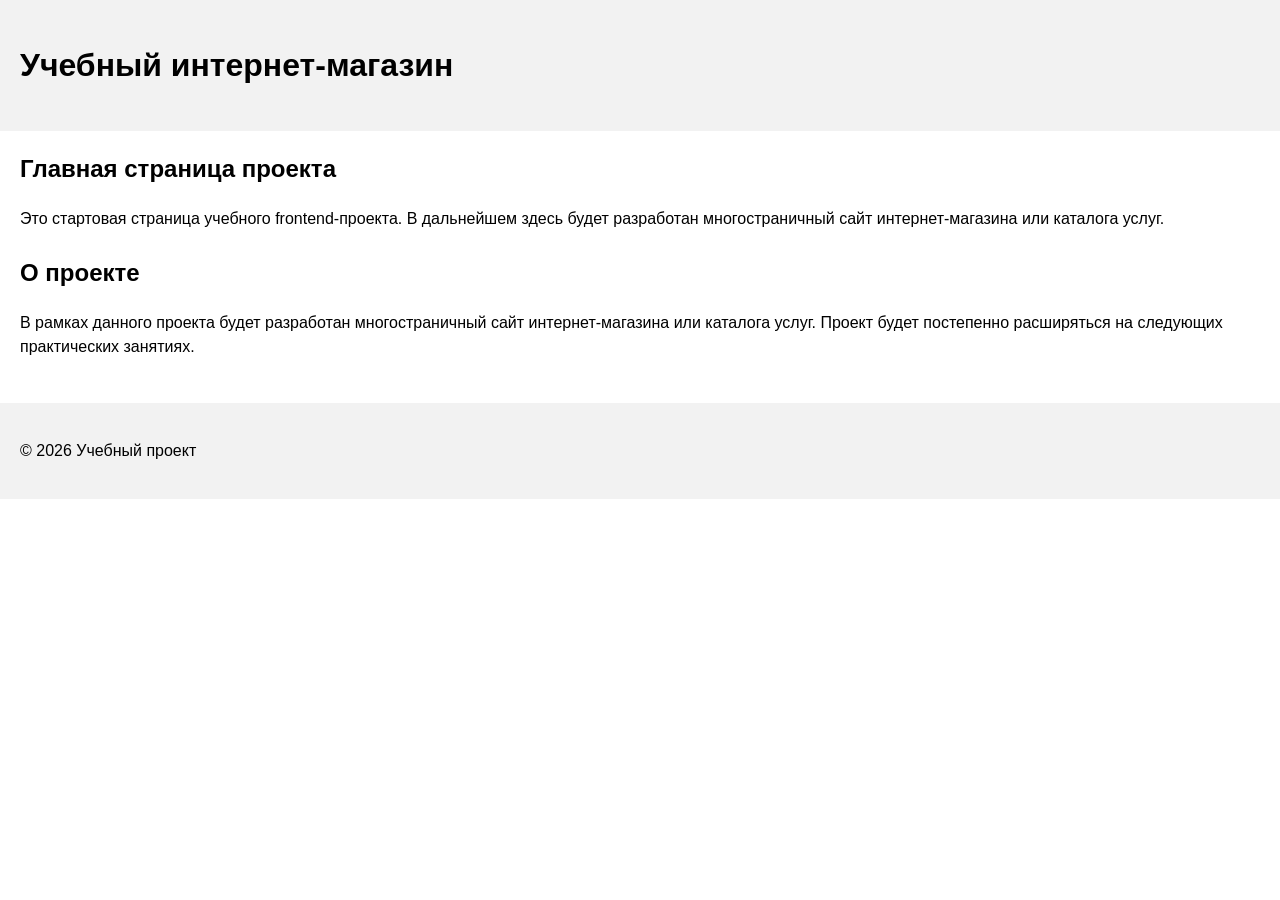
==== index.html @ 8eab8994 "feat: add project description section" ====
<!DOCTYPE html>
<html lang="ru">
<head>
  <meta charset="UTF-8">
  <meta name="viewport" content="width=device-width, initial-scale=1.0">
  <title>Каталог товаров</title>
  <link rel="stylesheet" href="css/style.css">
</head>
<body>
  <header>
    <h1>Учебный интернет-магазин</h1>
  </header>

  <main>
    <section>
      <h2>Главная страница проекта</h2>
      <p>
        Это стартовая страница учебного frontend-проекта.
        В дальнейшем здесь будет разработан многостраничный сайт
        интернет-магазина или каталога услуг.
      </p>
    </section>
    <section>
    <h2>О проекте</h2>
    <p>
        В рамках данного проекта будет разработан многостраничный сайт
        интернет-магазина или каталога услуг. Проект будет постепенно
        расширяться на следующих практических занятиях.
    </p>
    </section>

  </main>

  <footer>
    <p>&copy; 2026 Учебный проект</p>
  </footer>
</body>
</html>
---- css/style.css ----
body {
  margin: 0;
  font-family: Arial, sans-serif;
  line-height: 1.5;
}

header,
main,
footer {
  padding: 20px;
}

header {
  background-color: #f2f2f2;
}

footer {
  background-color: #f2f2f2;
}

section {
  margin-bottom: 24px;
}

section h2 {
  margin-top: 0;
}
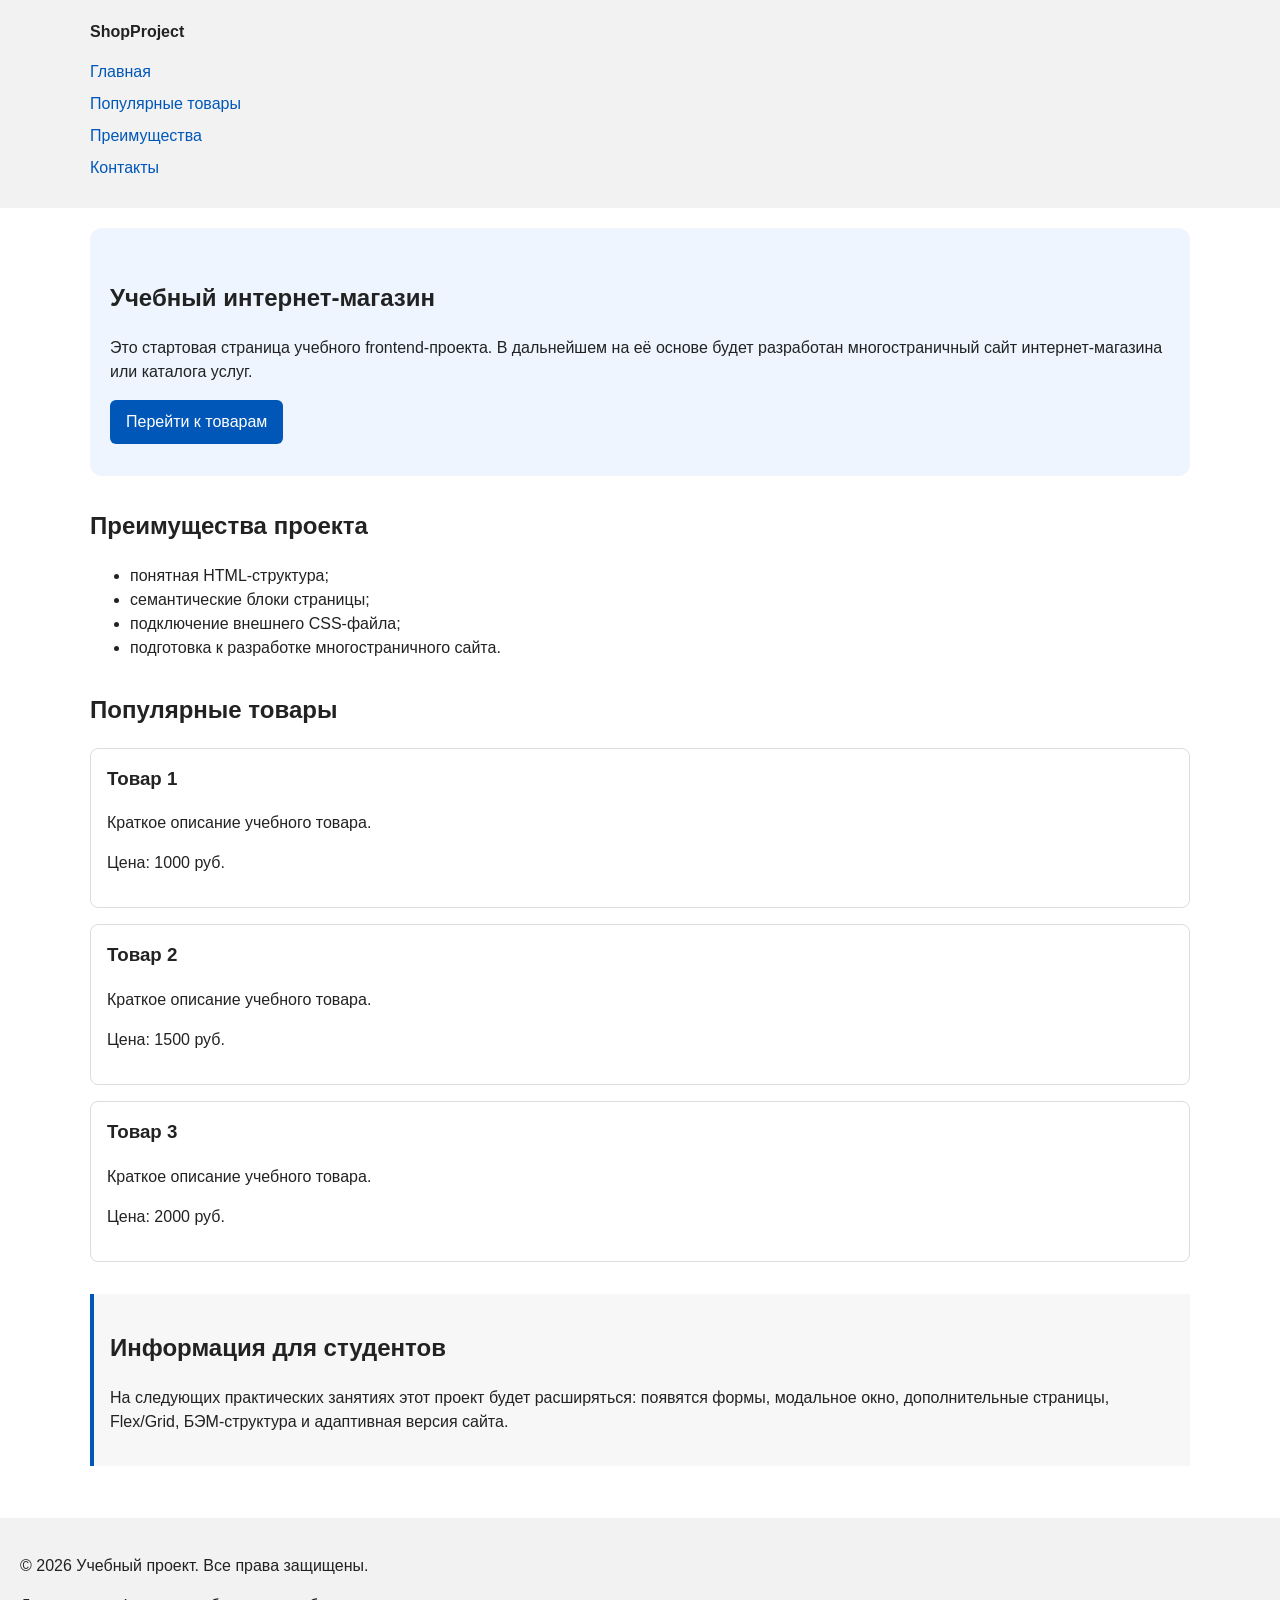
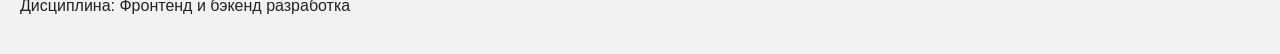
==== commit d10d7469: "feat: add semantic HTML structure and base CSS styles" ====
--- a/index.html
+++ b/index.html
@@ -3,36 +3,85 @@
 <head>
   <meta charset="UTF-8">
   <meta name="viewport" content="width=device-width, initial-scale=1.0">
-  <title>Каталог товаров</title>
+  <title>Учебный интернет-магазин</title>
   <link rel="stylesheet" href="css/style.css">
 </head>
 <body>
   <header>
-    <h1>Учебный интернет-магазин</h1>
+    <div class="site-header">
+      <a class="site-logo" href="index.html">ShopProject</a>
+    
+      <nav class="site-nav" aria-label="Основная навигация">
+        <ul class="site-nav__list">
+          <li><a href="index.html">Главная</a></li>
+          <li><a href="#popular">Популярные товары</a></li>
+          <li><a href="#advantages">Преимущества</a></li>
+          <li><a href="#contacts">Контакты</a></li>
+        </ul>
+      </nav>
+    </div>
   </header>
 
+
   <main>
-    <section>
-      <h2>Главная страница проекта</h2>
+    <section class="hero">
+      <h1>Учебный интернет-магазин</h1>
       <p>
         Это стартовая страница учебного frontend-проекта.
-        В дальнейшем здесь будет разработан многостраничный сайт
+        В дальнейшем на её основе будет разработан многостраничный сайт
         интернет-магазина или каталога услуг.
       </p>
+      <a class="button" href="#popular">Перейти к товарам</a>
     </section>
-    <section>
-    <h2>О проекте</h2>
-    <p>
-        В рамках данного проекта будет разработан многостраничный сайт
-        интернет-магазина или каталога услуг. Проект будет постепенно
-        расширяться на следующих практических занятиях.
-    </p>
+
+    <section class="section" id="advantages">
+      <h2>Преимущества проекта</h2>
+    
+      <ul class="advantages-list">
+        <li>понятная HTML-структура;</li>
+        <li>семантические блоки страницы;</li>
+        <li>подключение внешнего CSS-файла;</li>
+        <li>подготовка к разработке многостраничного сайта.</li>
+      </ul>
     </section>
+
+    <section class="section" id="popular">
+      <h2>Популярные товары</h2>
+    
+      <article class="product-card">
+        <h3>Товар 1</h3>
+        <p>Краткое описание учебного товара.</p>
+        <p>Цена: 1000 руб.</p>
+      </article>
+    
+      <article class="product-card">
+        <h3>Товар 2</h3>
+        <p>Краткое описание учебного товара.</p>
+        <p>Цена: 1500 руб.</p>
+      </article>
+    
+      <article class="product-card">
+        <h3>Товар 3</h3>
+        <p>Краткое описание учебного товара.</p>
+        <p>Цена: 2000 руб.</p>
+      </article>
+    </section>
+
+    <aside class="aside-info">
+      <h2>Информация для студентов</h2>
+      <p>
+        На следующих практических занятиях этот проект будет расширяться:
+        появятся формы, модальное окно, дополнительные страницы, Flex/Grid,
+        БЭМ-структура и адаптивная версия сайта.
+      </p>
+    </aside>
 
   </main>
 
-  <footer>
-    <p>&copy; 2026 Учебный проект</p>
+  <footer id="contacts">
+    <p>&copy; 2026 Учебный проект. Все права защищены.</p>
+    <p>Дисциплина: Фронтенд и бэкенд разработка</p>
   </footer>
+
 </body>
 </html>
--- a/css/style.css
+++ b/css/style.css
@@ -1,8 +1,30 @@
+/* 
+  Универсальное правило для всех элементов.
+  border-box делает расчёт размеров более понятным:
+  width включает content, padding и border.
+*/
+
+* {
+  box-sizing: border-box;
+}
+
+/*
+  Убираем стандартный внешний отступ браузера у body.
+  Без этого вокруг страницы может появиться белая рамка.
+*/
+
 body {
   margin: 0;
   font-family: Arial, sans-serif;
   line-height: 1.5;
+  color: #222222;
+  background-color: #ffffff;
 }
+
+/*
+  Задаём внутренние отступы для основных областей страницы.
+  Это делает содержимое визуально отделённым от краёв окна браузера.
+*/
 
 header,
 main,
@@ -10,18 +32,158 @@
   padding: 20px;
 }
 
+/*
+  Оформляем шапку страницы.
+  Пока используется простой светло-серый фон.
+*/
+
 header {
   background-color: #f2f2f2;
 }
+
+/*
+  Оформляем подвал страницы тем же фоном,
+  чтобы визуально отделить его от основного содержимого.
+*/
 
 footer {
   background-color: #f2f2f2;
 }
 
-section {
-  margin-bottom: 24px;
+/*
+  Ограничиваем ширину содержимого шапки,
+  чтобы оно не растягивалось слишком сильно на широких экранах.
+*/
+
+.site-header {
+  max-width: 1100px;
+  margin: 0 auto;
 }
 
-section h2 {
+/*
+  Оформляем текстовый логотип.
+*/
+
+.site-logo {
+  font-weight: bold;
+  text-decoration: none;
+  color: #222222;
+}
+
+/*
+  Убираем стандартные отступы и маркеры списка навигации.
+*/
+.site-nav__list {
+  padding: 0;
+  margin: 16px 0 0;
+  list-style: none;
+}
+
+/*
+  Добавляем расстояние между пунктами меню.
+*/
+.site-nav__list li {
+  margin-bottom: 8px;
+}
+
+/*
+  Оформляем ссылки меню.
+*/
+
+.site-nav__list a {
+  color: #0057b8;
+  text-decoration: none;
+}
+
+/*
+  При наведении мыши подчёркиваем ссылку.
+  Подробно состояния интерфейса будут рассмотрены в практической работе 1.7.
+*/
+
+.site-nav__list a:hover {
+  text-decoration: underline;
+}
+
+/*
+  Hero-блок — первый крупный блок страницы.
+  Он визуально отделяется от остальных разделов фоном и отступами.
+*/
+
+.hero {
+  max-width: 1100px;
+  margin: 0 auto 32px;
+  padding: 32px 20px;
+  background-color: #eef5ff;
+  border-radius: 12px;
+}
+
+/*
+  Общий класс для разделов страницы.
+*/
+
+.section {
+  max-width: 1100px;
+  margin: 0 auto 32px;
+}
+
+/*
+  Убираем лишний верхний отступ у заголовков разделов.
+*/
+
+.section h2 {
   margin-top: 0;
 }
+
+/*
+  Карточка товара — самостоятельный блок.
+  На следующих занятиях карточки будут доработаны и выстроены в сетку.
+*/
+
+.product-card {
+  margin-bottom: 16px;
+  padding: 16px;
+  border: 1px solid #dddddd;
+  border-radius: 8px;
+  background-color: #ffffff;
+}
+
+/*
+  Убираем лишний верхний отступ у заголовка карточки.
+*/
+
+.product-card h3 {
+  margin-top: 0;
+}
+
+/*
+  Пока это обычная ссылка, но визуально она оформляется как кнопка.
+*/
+
+.button {
+  display: inline-block;
+  padding: 10px 16px;
+  color: #ffffff;
+  background-color: #0057b8;
+  text-decoration: none;
+  border-radius: 6px;
+}
+
+/*
+  Простое состояние наведения для кнопки.
+*/
+
+.button:hover {
+  background-color: #003f86;
+}
+
+/*
+  Дополнительный информационный блок.
+*/
+
+.aside-info {
+  max-width: 1100px;
+  margin: 0 auto 32px;
+  padding: 16px;
+  border-left: 4px solid #0057b8;
+  background-color: #f7f7f7;
+}
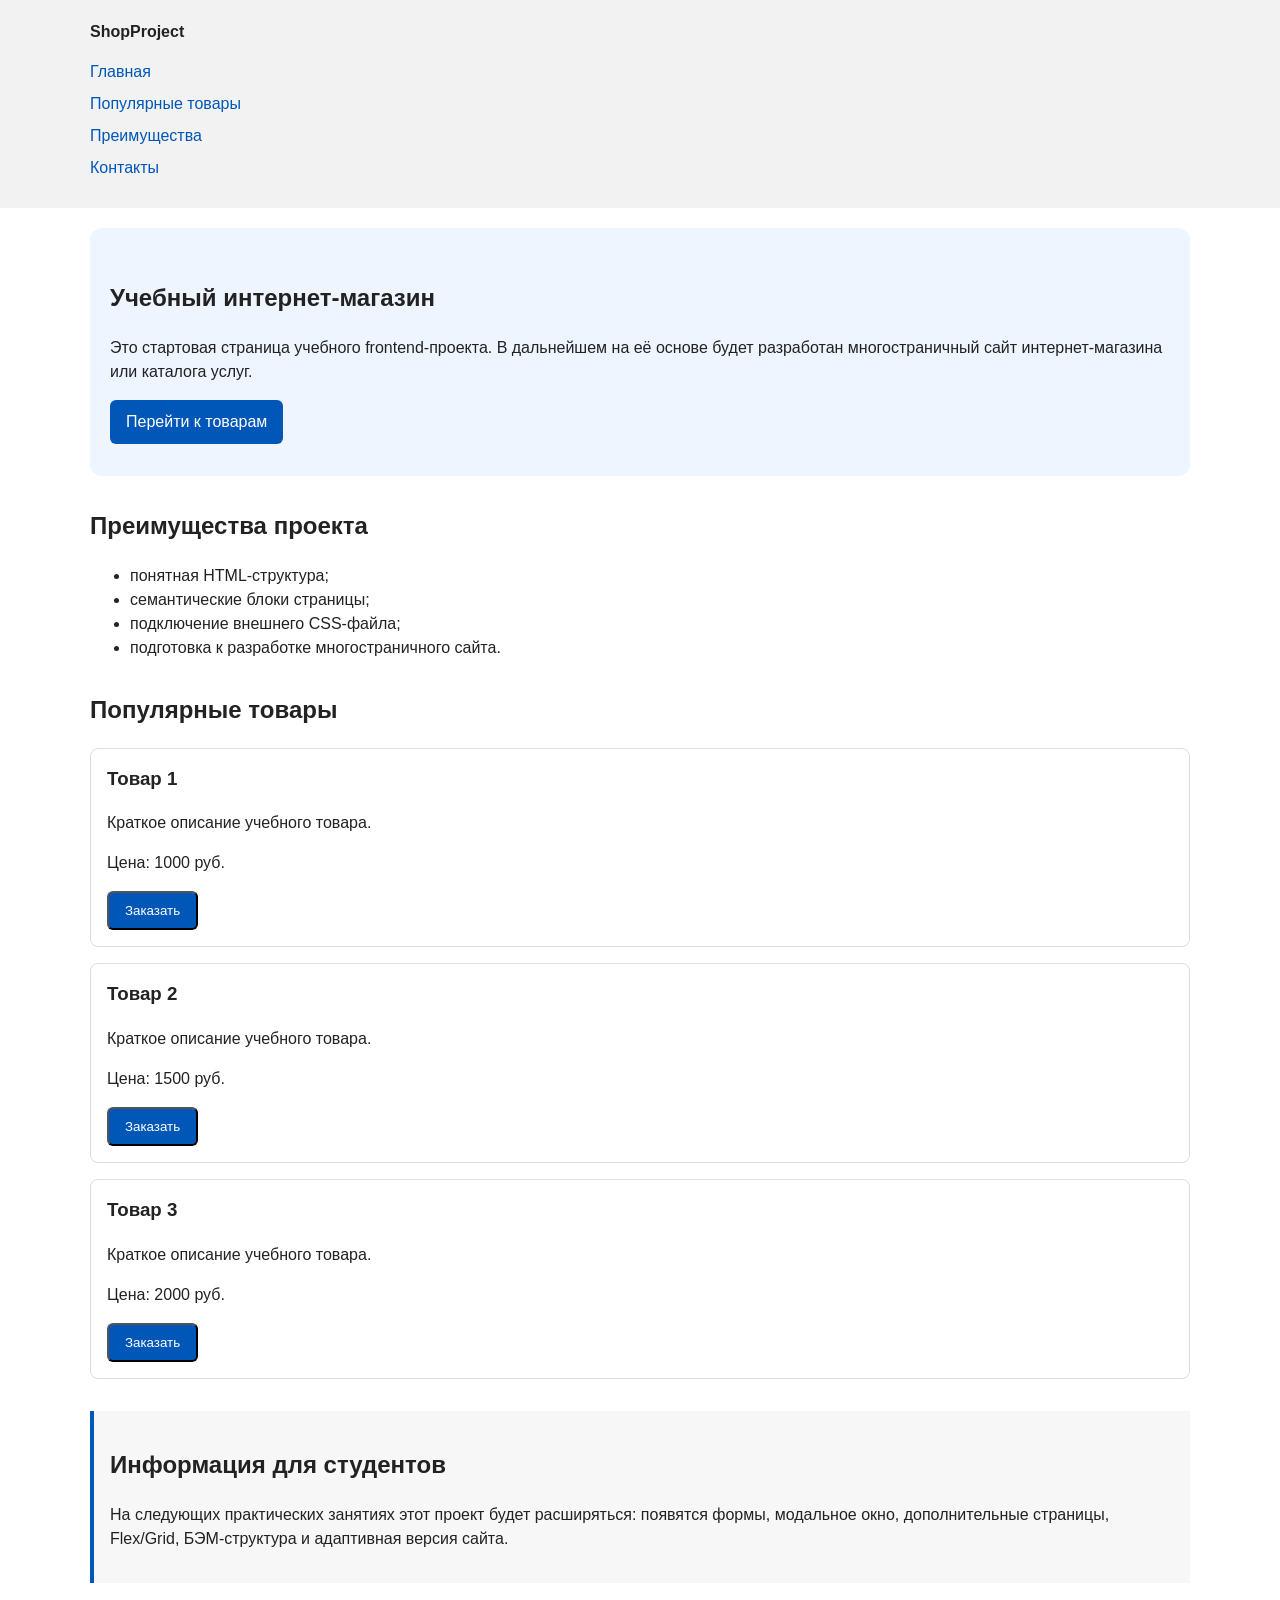
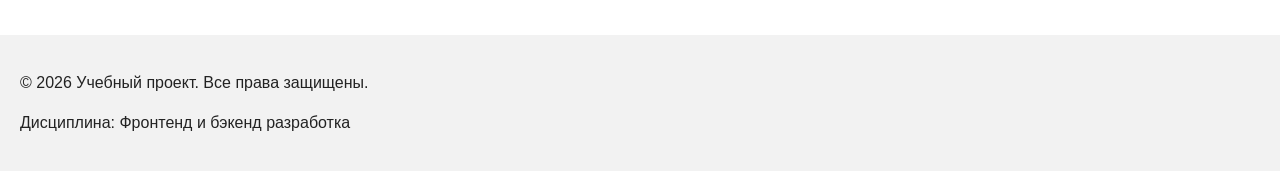
==== commit 75c7e338: "feat: add order form modal and validation" ====
--- a/index.html
+++ b/index.html
@@ -5,6 +5,7 @@
   <meta name="viewport" content="width=device-width, initial-scale=1.0">
   <title>Учебный интернет-магазин</title>
   <link rel="stylesheet" href="css/style.css">
+  <script src="js/main.js" defer></script>
 </head>
 <body>
   <header>
@@ -52,18 +53,27 @@
         <h3>Товар 1</h3>
         <p>Краткое описание учебного товара.</p>
         <p>Цена: 1000 руб.</p>
+        <button class="button product-card__button" type="button" data-product="Товар 1">
+          Заказать
+        </button>
       </article>
     
       <article class="product-card">
         <h3>Товар 2</h3>
         <p>Краткое описание учебного товара.</p>
         <p>Цена: 1500 руб.</p>
+        <button class="button product-card__button" type="button" data-product="Товар 2">
+          Заказать
+        </button>
       </article>
     
       <article class="product-card">
         <h3>Товар 3</h3>
         <p>Краткое описание учебного товара.</p>
         <p>Цена: 2000 руб.</p>
+        <button class="button product-card__button" type="button" data-product="Товар 1">
+          Заказать
+        </button>
       </article>
     </section>
 
@@ -83,5 +93,101 @@
     <p>Дисциплина: Фронтенд и бэкенд разработка</p>
   </footer>
 
+  <dialog class="order-dialog" id="order-dialog" aria-labelledby="order-dialog-title">
+    <h2 id="order-dialog-title">Оформление заявки</h2>
+
+    <form class="order-form" id="order-form" action="#" method="post" novalidate>
+      <input id="selected-product" name="selected-product" type="hidden">
+
+      <div class="form-field">
+        <label for="order-name">Имя</label>
+        <input
+          id="order-name"
+          name="name"
+          type="text"
+          placeholder="Введите ваше имя"
+          minlength="2"
+          autocomplete="given-name"
+          required
+        >
+      </div>
+
+      <div class="form-field">
+        <label for="order-email">E-mail</label>
+        <input
+          id="order-email"
+          name="email"
+          type="email"
+          placeholder="example@mail.ru"
+          autocomplete="email"
+          required
+        >
+      </div>
+
+      <div class="form-field">
+        <label for="order-phone">Телефон</label>
+        <input
+          id="order-phone"
+          name="phone"
+          type="tel"
+          inputmode="tel"
+          placeholder="+7 (900) 000-00-00"
+          pattern="^\+7 \(\d{3}\) \d{3}-\d{2}-\d{2}$"
+          required
+        >
+        <small>Формат: +7 (900) 000-00-00</small>
+      </div>
+
+      <div class="form-field">
+        <label for="order-date">Дата связи</label>
+        <input
+          id="order-date"
+          name="date"
+          type="date"
+        >
+      </div>
+
+      <div class="form-field">
+        <label for="order-topic">Тема заявки</label>
+        <select id="order-topic" name="topic" required>
+          <option value="">Выберите тему</option>
+          <option value="product">Заказ товара</option>
+          <option value="consultation">Консультация</option>
+          <option value="delivery">Доставка</option>
+        </select>
+      </div>
+
+      <div class="form-field">
+        <label for="order-comment">Комментарий</label>
+        <textarea
+          id="order-comment"
+          name="comment"
+          rows="4"
+          placeholder="Укажите дополнительную информацию"
+        ></textarea>
+      </div>
+
+      <div class="form-field form-field--checkbox">
+        <label>
+          <input
+            id="order-agreement"
+            name="agreement"
+            type="checkbox"
+            required
+          >
+          Я согласен на обработку данных
+        </label>
+      </div>
+
+      <div class="form-actions">
+        <button type="button" id="close-order-dialog">Закрыть</button>
+        <button type="submit">Отправить заявку</button>
+      </div>
+    </form>
+  </dialog>
+
+  <p class="success-message" id="success-message" hidden>
+    Форма успешно отправлена!
+  </p>
 </body>
 </html>
--- a/css/style.css
+++ b/css/style.css
@@ -187,3 +187,105 @@
   border-left: 4px solid #0057b8;
   background-color: #f7f7f7;
 }
+
+/*
+  Модальное окно.
+  Элемент dialog сам умеет открываться поверх страницы.
+*/
+.order-dialog {
+  width: min(100% - 32px, 560px);
+  padding: 24px;
+  border: none;
+  border-radius: 12px;
+}
+
+/*
+  Затемнение фона за модальным окном.
+*/
+.order-dialog::backdrop {
+  background-color: rgba(0, 0, 0, 0.5);
+}
+
+/*
+  Поле формы.
+  Каждый блок получает нижний отступ.
+*/
+.form-field {
+  margin-bottom: 16px;
+}
+
+/*
+  Подпись поля.
+*/
+.form-field label {
+  display: block;
+  margin-bottom: 6px;
+}
+
+/*
+  Основные поля формы.
+*/
+.form-field input,
+.form-field select,
+.form-field textarea {
+  width: 100%;
+  padding: 10px 12px;
+  border: 1px solid #cccccc;
+  border-radius: 6px;
+  font: inherit;
+}
+
+/*
+  Checkbox не должен занимать всю ширину.
+*/
+.form-field input[type="checkbox"] {
+  width: auto;
+}
+
+/*
+  Подсказка под полем телефона.
+*/
+.form-field small {
+  display: block;
+  margin-top: 4px;
+  color: #666666;
+}
+
+/*
+  Видимый фокус для клавиатурной навигации.
+*/
+.form-field input:focus-visible,
+.form-field select:focus-visible,
+.form-field textarea:focus-visible,
+.form-actions button:focus-visible {
+  outline: 2px solid #0057b8;
+  outline-offset: 2px;
+}
+
+/*
+  Подсветка ошибочных полей.
+  Атрибут aria-invalid будет добавляться через JavaScript.
+*/
+[aria-invalid="true"] {
+  border-color: #b00020;
+}
+
+/*
+  Кнопки формы.
+*/
+.form-actions {
+  display: flex;
+  gap: 12px;
+  margin-top: 20px;
+}
+
+/*
+  Сообщение об успешной отправке.
+*/
+.success-message {
+  max-width: 1100px;
+  margin: 24px auto;
+  padding: 16px;
+  border-left: 4px solid #168a2f;
+  background-color: #eefaf0;
+}
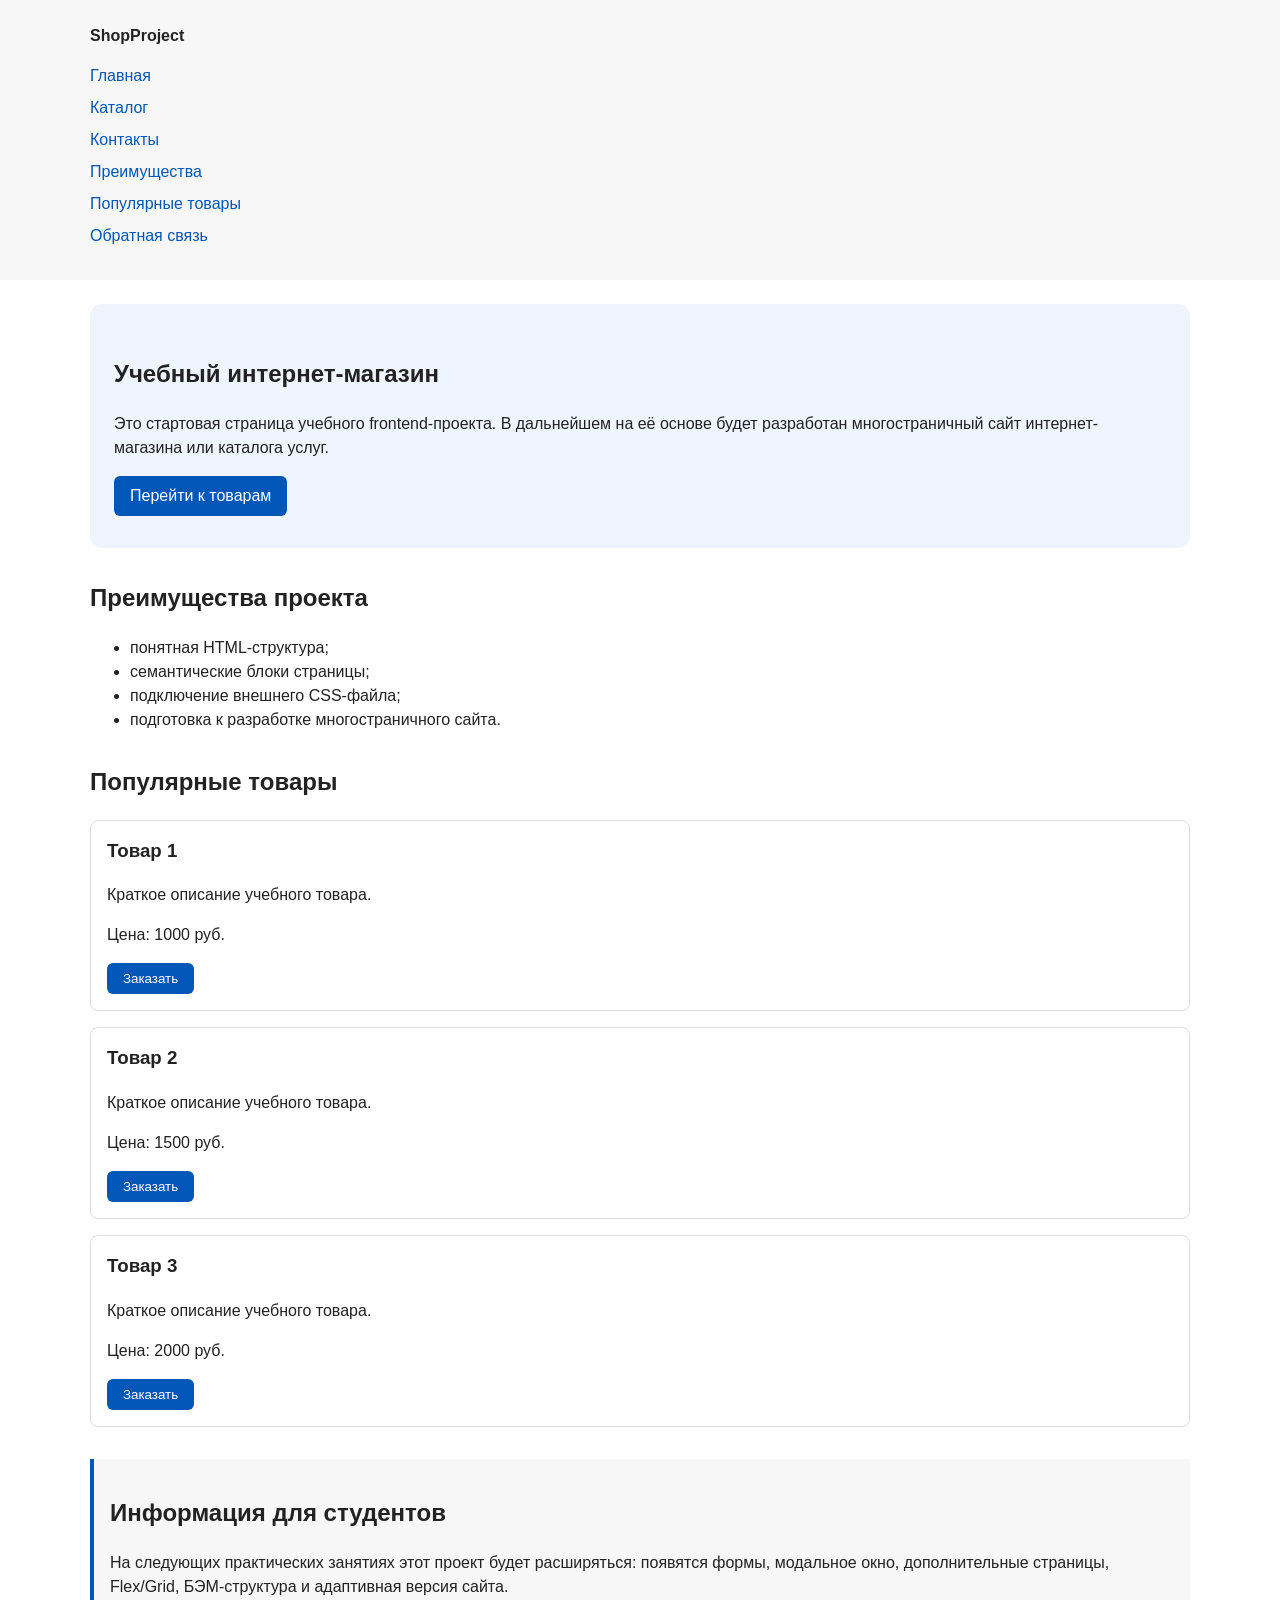
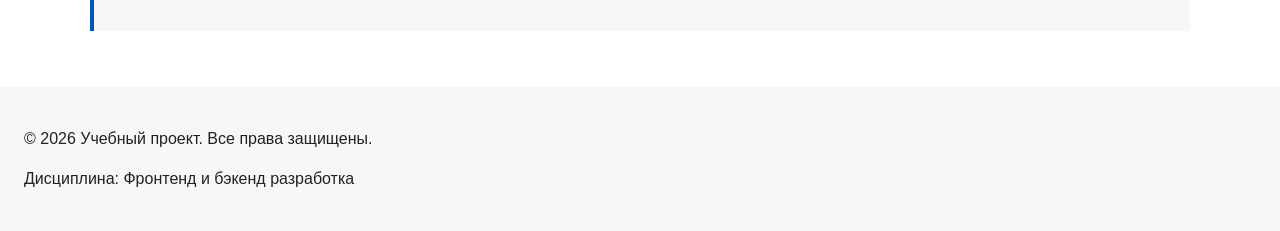
==== commit df46a3bc: "feat: add multi-page structure navigation and anchors" ====
--- a/index.html
+++ b/index.html
@@ -6,6 +6,10 @@
   <title>Учебный интернет-магазин</title>
   <link rel="stylesheet" href="css/style.css">
   <script src="js/main.js" defer></script>
+  <meta property="og:type" content="website">
+  <meta property="og:title" content="Учебный интернет-магазин">
+  <meta property="og:description" content="Учебный frontend-проект интернет-магазина.">
+  <meta property="og:image" content="https://Tyrex422.github.io/kr1-html-css-shop/images/preview.jpg">
 </head>
 <body>
   <header>
@@ -15,11 +19,14 @@
       <nav class="site-nav" aria-label="Основная навигация">
         <ul class="site-nav__list">
           <li><a href="index.html">Главная</a></li>
-          <li><a href="#popular">Популярные товары</a></li>
-          <li><a href="#advantages">Преимущества</a></li>
-          <li><a href="#contacts">Контакты</a></li>
+          <li><a href="catalog.html">Каталог</a></li>
+          <li><a href="contacts.html">Контакты</a></li>
+          <li><a href="index.html#advantages">Преимущества</a></li>
+          <li><a href="index.html#popular">Популярные товары</a></li>
+          <li><a href="index.html#contacts">Обратная связь</a></li>
         </ul>
       </nav>
+
     </div>
   </header>
 
--- a/css/style.css
+++ b/css/style.css
@@ -1,291 +1,282 @@
-/* 
-  Универсальное правило для всех элементов.
-  border-box делает расчёт размеров более понятным:
-  width включает content, padding и border.
-*/
+/* ===============================
+   1. Переменные проекта
+   =============================== */
+
+:root {
+  /* Основные цвета проекта */
+  --color-bg: #ffffff;
+  --color-text: #222222;
+  --color-muted: #666666;
+  --color-primary: #0057b8;
+  --color-primary-dark: #003f86;
+  --color-border: #dddddd;
+  --color-surface: #f7f7f7;
+  --color-surface-accent: #eef5ff;
+  --color-danger: #b00020;
+  --color-success: #168a2f;
+  --color-success-bg: #eefaf0;
+  --color-white: #ffffff;
+
+  /* Отступы */
+  --space-xs: 4px;
+  --space-sm: 8px;
+  --space-md: 16px;
+  --space-lg: 24px;
+  --space-xl: 32px;
+
+  /* Скругления */
+  --radius-sm: 6px;
+  --radius-md: 8px;
+  --radius-lg: 12px;
+
+  /* Размеры */
+  --container-width: 1100px;
+}
+
+:target {
+  outline: 2px dashed var(--color-primary);
+  outline-offset: 4px;
+}
+
+
+html {
+  scroll-behavior: smooth;
+}
+
+
+/* ===============================
+   2. Базовые стили
+   =============================== */
 
 * {
   box-sizing: border-box;
 }
-
-/*
-  Убираем стандартный внешний отступ браузера у body.
-  Без этого вокруг страницы может появиться белая рамка.
-*/
 
 body {
   margin: 0;
   font-family: Arial, sans-serif;
   line-height: 1.5;
-  color: #222222;
-  background-color: #ffffff;
-}
-
-/*
-  Задаём внутренние отступы для основных областей страницы.
-  Это делает содержимое визуально отделённым от краёв окна браузера.
-*/
+  color: var(--color-text);
+  background-color: var(--color-bg);
+}
 
 header,
 main,
 footer {
-  padding: 20px;
-}
-
-/*
-  Оформляем шапку страницы.
-  Пока используется простой светло-серый фон.
-*/
-
-header {
-  background-color: #f2f2f2;
-}
-
-/*
-  Оформляем подвал страницы тем же фоном,
-  чтобы визуально отделить его от основного содержимого.
-*/
-
+  padding: var(--space-lg);
+}
+
+header,
 footer {
-  background-color: #f2f2f2;
-}
-
-/*
-  Ограничиваем ширину содержимого шапки,
-  чтобы оно не растягивалось слишком сильно на широких экранах.
-*/
+  background-color: var(--color-surface);
+}
+
+/* ===============================
+   3. Общие элементы интерфейса
+   =============================== */
+
+a {
+  color: var(--color-primary);
+}
+
+a:hover {
+  color: var(--color-primary-dark);
+}
+
+a:focus-visible {
+  outline: 2px solid var(--color-primary);
+  outline-offset: 3px;
+}
+
+.button {
+  display: inline-block;
+  padding: var(--space-sm) var(--space-md);
+  color: var(--color-white);
+  background-color: var(--color-primary);
+  text-decoration: none;
+  border: none;
+  border-radius: var(--radius-sm);
+  cursor: pointer;
+}
+
+.button:hover {
+  background-color: var(--color-primary-dark);
+}
+
+.button:focus-visible {
+  outline: 2px solid var(--color-primary);
+  outline-offset: 3px;
+}
+
+.button:disabled {
+  opacity: 0.6;
+  cursor: not-allowed;
+}
+
+/* ===============================
+   4. Компоненты страницы
+   =============================== */
+
+.hero {
+  max-width: var(--container-width);
+  margin: 0 auto var(--space-xl);
+  padding: var(--space-xl) var(--space-lg);
+  background-color: var(--color-surface-accent);
+  border-radius: var(--radius-lg);
+}
+
+.section {
+  max-width: var(--container-width);
+  margin: 0 auto var(--space-xl);
+}
+
+.section h2 {
+  margin-top: 0;
+}
+
+.product-card {
+  margin-bottom: var(--space-md);
+  padding: var(--space-md);
+  border: 1px solid var(--color-border);
+  border-radius: var(--radius-md);
+  background-color: var(--color-bg);
+}
+
+.product-card:hover {
+  border-color: var(--color-primary);
+}
+
+.product-card h3 {
+  margin-top: 0;
+}
+
+.aside-info {
+  max-width: var(--container-width);
+  margin: 0 auto var(--space-xl);
+  padding: var(--space-md);
+  border-left: 4px solid var(--color-primary);
+  background-color: var(--color-surface);
+}
+
+.breadcrumbs {
+  max-width: var(--container-width);
+  margin: 0 auto var(--space-md);
+  font-size: 14px;
+  color: var(--color-muted);
+}
+
+.breadcrumbs a {
+  color: var(--color-primary);
+}
+
+.breadcrumbs span::before {
+  content: " / ";
+  color: var(--color-muted);
+}
+
+
+/* ===============================
+   5. Шапка и навигация
+   =============================== */
 
 .site-header {
-  max-width: 1100px;
+  max-width: var(--container-width);
   margin: 0 auto;
 }
-
-/*
-  Оформляем текстовый логотип.
-*/
 
 .site-logo {
   font-weight: bold;
   text-decoration: none;
-  color: #222222;
-}
-
-/*
-  Убираем стандартные отступы и маркеры списка навигации.
-*/
+  color: var(--color-text);
+}
+
 .site-nav__list {
   padding: 0;
-  margin: 16px 0 0;
+  margin: var(--space-md) 0 0;
   list-style: none;
 }
 
-/*
-  Добавляем расстояние между пунктами меню.
-*/
 .site-nav__list li {
-  margin-bottom: 8px;
-}
-
-/*
-  Оформляем ссылки меню.
-*/
+  margin-bottom: var(--space-sm);
+}
 
 .site-nav__list a {
-  color: #0057b8;
+  color: var(--color-primary);
   text-decoration: none;
 }
-
-/*
-  При наведении мыши подчёркиваем ссылку.
-  Подробно состояния интерфейса будут рассмотрены в практической работе 1.7.
-*/
 
 .site-nav__list a:hover {
   text-decoration: underline;
 }
 
-/*
-  Hero-блок — первый крупный блок страницы.
-  Он визуально отделяется от остальных разделов фоном и отступами.
-*/
-
-.hero {
-  max-width: 1100px;
-  margin: 0 auto 32px;
-  padding: 32px 20px;
-  background-color: #eef5ff;
-  border-radius: 12px;
-}
-
-/*
-  Общий класс для разделов страницы.
-*/
-
-.section {
-  max-width: 1100px;
-  margin: 0 auto 32px;
-}
-
-/*
-  Убираем лишний верхний отступ у заголовков разделов.
-*/
-
-.section h2 {
-  margin-top: 0;
-}
-
-/*
-  Карточка товара — самостоятельный блок.
-  На следующих занятиях карточки будут доработаны и выстроены в сетку.
-*/
-
-.product-card {
-  margin-bottom: 16px;
-  padding: 16px;
-  border: 1px solid #dddddd;
-  border-radius: 8px;
-  background-color: #ffffff;
-}
-
-/*
-  Убираем лишний верхний отступ у заголовка карточки.
-*/
-
-.product-card h3 {
-  margin-top: 0;
-}
-
-/*
-  Пока это обычная ссылка, но визуально она оформляется как кнопка.
-*/
-
-.button {
-  display: inline-block;
-  padding: 10px 16px;
-  color: #ffffff;
-  background-color: #0057b8;
-  text-decoration: none;
-  border-radius: 6px;
-}
-
-/*
-  Простое состояние наведения для кнопки.
-*/
-
-.button:hover {
-  background-color: #003f86;
-}
-
-/*
-  Дополнительный информационный блок.
-*/
-
-.aside-info {
-  max-width: 1100px;
-  margin: 0 auto 32px;
-  padding: 16px;
-  border-left: 4px solid #0057b8;
-  background-color: #f7f7f7;
-}
-
-/*
-  Модальное окно.
-  Элемент dialog сам умеет открываться поверх страницы.
-*/
 .order-dialog {
   width: min(100% - 32px, 560px);
-  padding: 24px;
+  padding: var(--space-lg);
   border: none;
-  border-radius: 12px;
-}
-
-/*
-  Затемнение фона за модальным окном.
-*/
+  border-radius: var(--radius-lg);
+}
+
 .order-dialog::backdrop {
   background-color: rgba(0, 0, 0, 0.5);
 }
 
-/*
-  Поле формы.
-  Каждый блок получает нижний отступ.
-*/
 .form-field {
-  margin-bottom: 16px;
-}
-
-/*
-  Подпись поля.
-*/
+  margin-bottom: var(--space-md);
+}
+
 .form-field label {
   display: block;
   margin-bottom: 6px;
 }
 
-/*
-  Основные поля формы.
-*/
 .form-field input,
 .form-field select,
 .form-field textarea {
   width: 100%;
   padding: 10px 12px;
   border: 1px solid #cccccc;
-  border-radius: 6px;
+  border-radius: var(--radius-sm);
   font: inherit;
 }
 
-/*
-  Checkbox не должен занимать всю ширину.
-*/
 .form-field input[type="checkbox"] {
   width: auto;
 }
 
-/*
-  Подсказка под полем телефона.
-*/
 .form-field small {
   display: block;
-  margin-top: 4px;
-  color: #666666;
-}
-
-/*
-  Видимый фокус для клавиатурной навигации.
-*/
+  margin-top: var(--space-xs);
+  color: var(--color-muted);
+}
+
+.form-field input:hover,
+.form-field select:hover,
+.form-field textarea:hover {
+  border-color: var(--color-primary);
+}
+
 .form-field input:focus-visible,
 .form-field select:focus-visible,
 .form-field textarea:focus-visible,
 .form-actions button:focus-visible {
-  outline: 2px solid #0057b8;
+  outline: 2px solid var(--color-primary);
   outline-offset: 2px;
 }
 
-/*
-  Подсветка ошибочных полей.
-  Атрибут aria-invalid будет добавляться через JavaScript.
-*/
 [aria-invalid="true"] {
-  border-color: #b00020;
-}
-
-/*
-  Кнопки формы.
-*/
+  border-color: var(--color-danger);
+}
+
 .form-actions {
   display: flex;
   gap: 12px;
   margin-top: 20px;
 }
 
-/*
-  Сообщение об успешной отправке.
-*/
 .success-message {
-  max-width: 1100px;
-  margin: 24px auto;
-  padding: 16px;
-  border-left: 4px solid #168a2f;
-  background-color: #eefaf0;
-}
+  max-width: var(--container-width);
+  margin: var(--space-lg) auto;
+  padding: var(--space-md);
+  border-left: 4px solid var(--color-success);
+  background-color: var(--color-success-bg);
+}
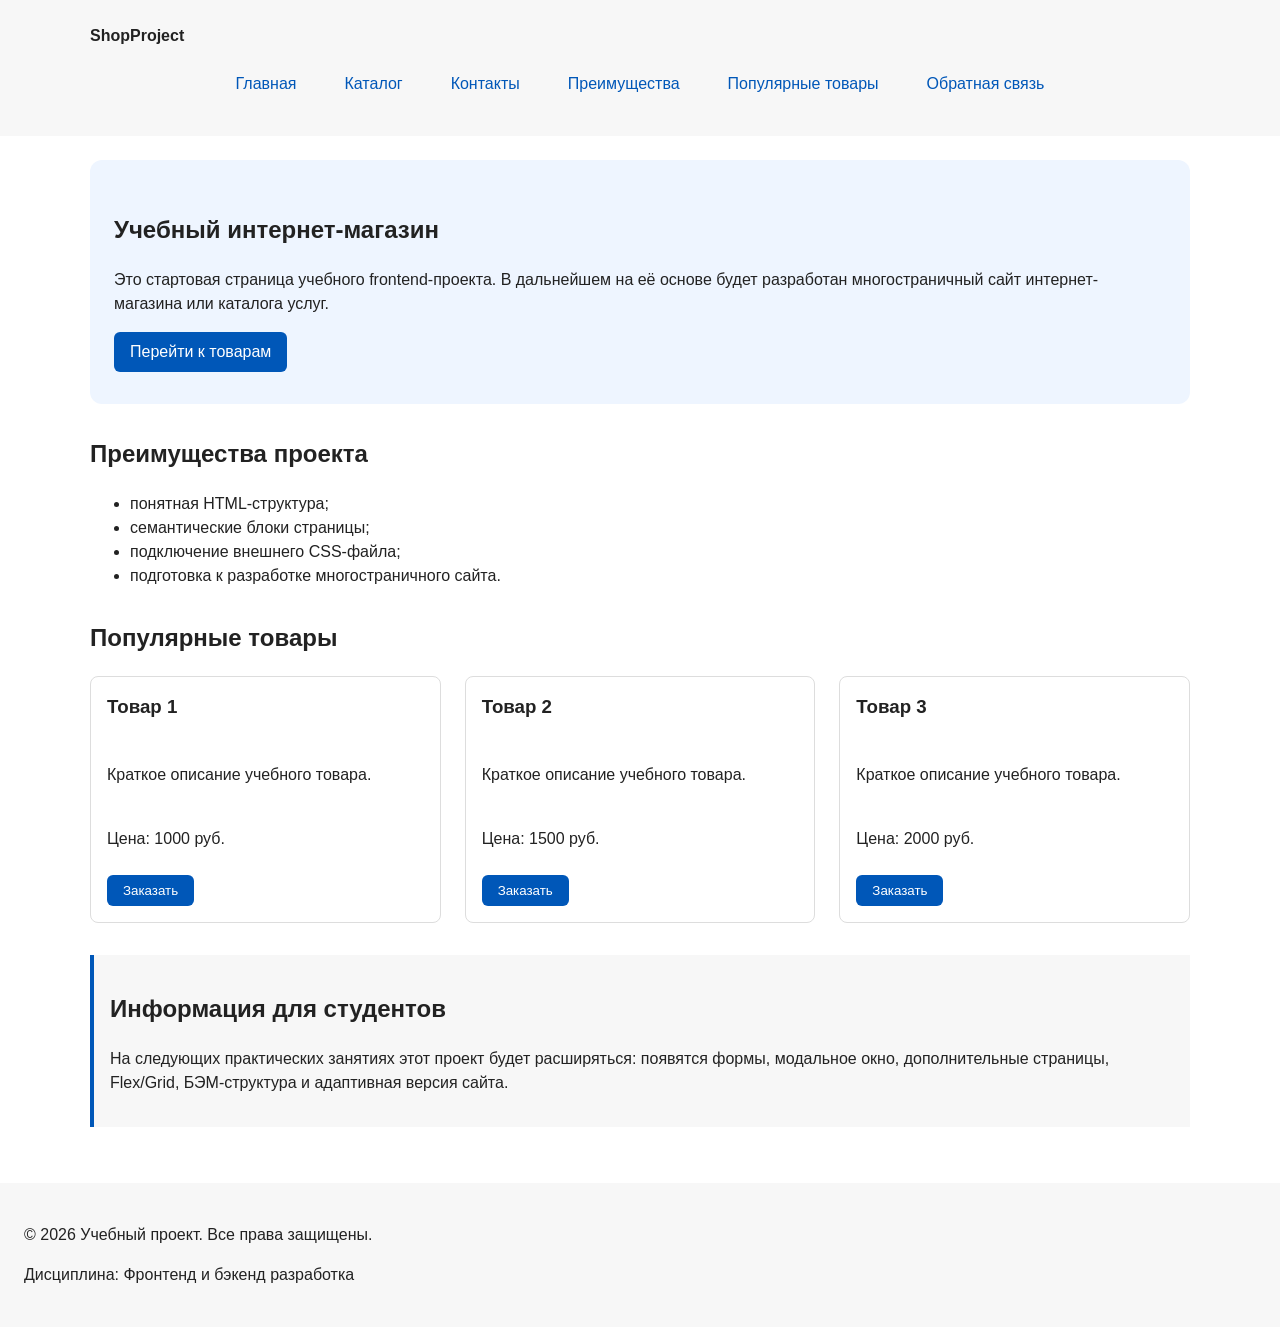
==== commit 22af0148: "feat: add flex navigation and grid catalog layout" ====
--- a/index.html
+++ b/index.html
@@ -56,33 +56,36 @@
     <section class="section" id="popular">
       <h2>Популярные товары</h2>
     
-      <article class="product-card">
-        <h3>Товар 1</h3>
-        <p>Краткое описание учебного товара.</p>
-        <p>Цена: 1000 руб.</p>
-        <button class="button product-card__button" type="button" data-product="Товар 1">
-          Заказать
-        </button>
-      </article>
-    
-      <article class="product-card">
-        <h3>Товар 2</h3>
-        <p>Краткое описание учебного товара.</p>
-        <p>Цена: 1500 руб.</p>
-        <button class="button product-card__button" type="button" data-product="Товар 2">
-          Заказать
-        </button>
-      </article>
-    
-      <article class="product-card">
-        <h3>Товар 3</h3>
-        <p>Краткое описание учебного товара.</p>
-        <p>Цена: 2000 руб.</p>
-        <button class="button product-card__button" type="button" data-product="Товар 1">
-          Заказать
-        </button>
-      </article>
+      <div class="products-grid">
+        <article class="product-card">
+          <h3>Товар 1</h3>
+          <p>Краткое описание учебного товара.</p>
+          <p>Цена: 1000 руб.</p>
+          <button class="button product-card__button" type="button" data-product="Товар 1">
+            Заказать
+          </button>
+        </article>
+      
+        <article class="product-card">
+          <h3>Товар 2</h3>
+          <p>Краткое описание учебного товара.</p>
+          <p>Цена: 1500 руб.</p>
+          <button class="button product-card__button" type="button" data-product="Товар 2">
+            Заказать
+          </button>
+        </article>
+      
+        <article class="product-card">
+          <h3>Товар 3</h3>
+          <p>Краткое описание учебного товара.</p>
+          <p>Цена: 2000 руб.</p>
+          <button class="button product-card__button" type="button" data-product="Товар 3">
+            Заказать
+          </button>
+        </article>
+      </div>
     </section>
+    
 
     <aside class="aside-info">
       <h2>Информация для студентов</h2>
--- a/css/style.css
+++ b/css/style.css
@@ -134,14 +134,51 @@
   margin-top: 0;
 }
 
+.catalog-layout {
+  max-width: var(--container-width);
+  margin: 0 auto var(--space-xl);
+  display: grid;
+  grid-template-columns: 260px 1fr;
+  grid-template-areas: "filters products";
+  gap: var(--space-lg);
+}
+
+.catalog-filters {
+  grid-area: filters;
+  padding: var(--space-md);
+  border: 1px solid var(--color-border);
+  border-radius: var(--radius-md);
+  background-color: var(--color-surface);
+}
+
+.catalog-products {
+  grid-area: products;
+}
+
+.products-grid {
+  display: grid;
+  grid-template-columns: repeat(3, 1fr);
+  gap: var(--space-lg);
+}
+
+
 .product-card {
-  margin-bottom: var(--space-md);
+  display: flex;
+  flex-direction: column;
+  gap: var(--space-sm);
+  margin-bottom: 0;
   padding: var(--space-md);
   border: 1px solid var(--color-border);
   border-radius: var(--radius-md);
   background-color: var(--color-bg);
 }
 
+.product-card .button {
+  margin-top: auto;
+  align-self: flex-start;
+}
+
+
 .product-card:hover {
   border-color: var(--color-primary);
 }
@@ -149,6 +186,36 @@
 .product-card h3 {
   margin-top: 0;
 }
+
+.filters-form {
+  display: grid;
+  gap: var(--space-md);
+}
+
+.filters-form fieldset {
+  margin: 0;
+  padding: var(--space-md);
+  border: 1px solid var(--color-border);
+  border-radius: var(--radius-sm);
+}
+
+.filters-form legend {
+  font-weight: 700;
+}
+
+.filters-form label {
+  display: block;
+  margin-bottom: var(--space-sm);
+}
+
+.filters-form input[type="number"] {
+  width: 100%;
+  padding: 8px 10px;
+  border: 1px solid var(--color-border);
+  border-radius: var(--radius-sm);
+  font: inherit;
+}
+
 
 .aside-info {
   max-width: var(--container-width);
@@ -191,6 +258,11 @@
 }
 
 .site-nav__list {
+  display: flex;
+  flex-wrap: wrap;
+  justify-content: center;
+  align-items: center;
+  gap: var(--space-md);
   padding: 0;
   margin: var(--space-md) 0 0;
   list-style: none;
@@ -201,13 +273,18 @@
 }
 
 .site-nav__list a {
+  display: inline-block;
+  padding: var(--space-sm) var(--space-md);
   color: var(--color-primary);
   text-decoration: none;
+  border-radius: var(--radius-sm);
 }
 
 .site-nav__list a:hover {
-  text-decoration: underline;
-}
+  color: var(--color-white);
+  background-color: var(--color-primary);
+}
+
 
 .order-dialog {
   width: min(100% - 32px, 560px);
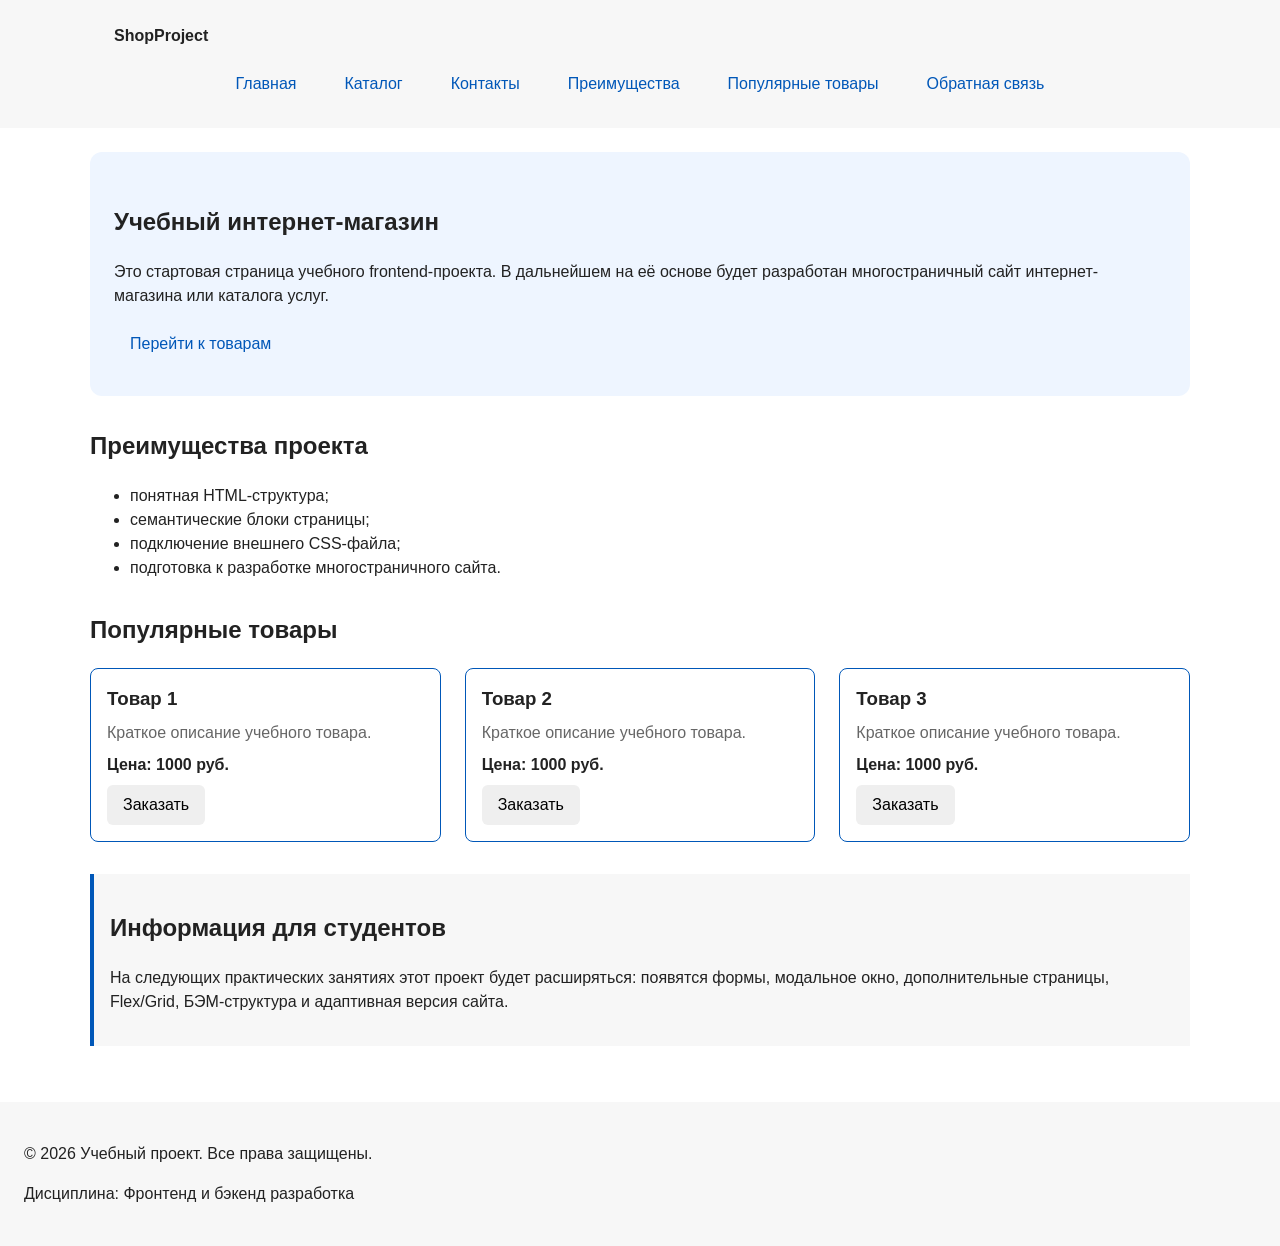
==== commit 47bd0a8f: "refactor: apply BEM naming to CSS classes" ====
--- a/index.html
+++ b/index.html
@@ -12,24 +12,40 @@
   <meta property="og:image" content="https://Tyrex422.github.io/kr1-html-css-shop/images/preview.jpg">
 </head>
 <body>
-  <header>
-    <div class="site-header">
-      <a class="site-logo" href="index.html">ShopProject</a>
-    
+  <header class="site-header">
+    <div class="site-header__inner">
+      <a class="site-header__logo" href="index.html">ShopProject</a>
+
       <nav class="site-nav" aria-label="Основная навигация">
         <ul class="site-nav__list">
-          <li><a href="index.html">Главная</a></li>
-          <li><a href="catalog.html">Каталог</a></li>
-          <li><a href="contacts.html">Контакты</a></li>
-          <li><a href="index.html#advantages">Преимущества</a></li>
-          <li><a href="index.html#popular">Популярные товары</a></li>
-          <li><a href="index.html#contacts">Обратная связь</a></li>
+          <li class="site-nav__item">
+            <a class="site-nav__link" href="index.html">Главная</a>
+          </li>
+          <li class="site-nav__item">
+            <a class="site-nav__link" href="catalog.html">Каталог</a>
+          </li>
+          <li class="site-nav__item">
+            <a class="site-nav__link" href="contacts.html">Контакты</a>
+          </li>
+          <li class="site-nav__item">
+            <a class="site-nav__link" href="index.html#advantages">
+              Преимущества
+            </a>
+          </li>
+          <li class="site-nav__item">
+            <a class="site-nav__link" href="index.html#popular">
+              Популярные товары
+            </a>
+          </li>
+          <li class="site-nav__item">
+            <a class="site-nav__link" href="index.html#contacts">
+              Обратная связь
+            </a>
+          </li>
         </ul>
       </nav>
-
     </div>
   </header>
-
 
   <main>
     <section class="hero">
@@ -44,7 +60,7 @@
 
     <section class="section" id="advantages">
       <h2>Преимущества проекта</h2>
-    
+
       <ul class="advantages-list">
         <li>понятная HTML-структура;</li>
         <li>семантические блоки страницы;</li>
@@ -55,37 +71,48 @@
 
     <section class="section" id="popular">
       <h2>Популярные товары</h2>
-    
+
       <div class="products-grid">
-        <article class="product-card">
-          <h3>Товар 1</h3>
-          <p>Краткое описание учебного товара.</p>
-          <p>Цена: 1000 руб.</p>
-          <button class="button product-card__button" type="button" data-product="Товар 1">
+        <article class="product-card product-card--featured">
+          <h3 class="product-card__title">Товар 1</h3>
+          <p class="product-card__description">Краткое описание учебного товара.</p>
+          <p class="product-card__price">Цена: 1000 руб.</p>
+          <button
+            class="button product-card__button"
+            type="button"
+            data-product="Товар 1"
+          >
             Заказать
           </button>
         </article>
-      
-        <article class="product-card">
-          <h3>Товар 2</h3>
-          <p>Краткое описание учебного товара.</p>
-          <p>Цена: 1500 руб.</p>
-          <button class="button product-card__button" type="button" data-product="Товар 2">
+
+        <article class="product-card product-card--featured">
+          <h3 class="product-card__title">Товар 2</h3>
+          <p class="product-card__description">Краткое описание учебного товара.</p>
+          <p class="product-card__price">Цена: 1000 руб.</p>
+          <button
+            class="button product-card__button"
+            type="button"
+            data-product="Товар 2"
+          >
             Заказать
           </button>
         </article>
-      
-        <article class="product-card">
-          <h3>Товар 3</h3>
-          <p>Краткое описание учебного товара.</p>
-          <p>Цена: 2000 руб.</p>
-          <button class="button product-card__button" type="button" data-product="Товар 3">
+
+        <article class="product-card product-card--featured">
+          <h3 class="product-card__title">Товар 3</h3>
+          <p class="product-card__description">Краткое описание учебного товара.</p>
+          <p class="product-card__price">Цена: 1000 руб.</p>
+          <button
+            class="button product-card__button"
+            type="button"
+            data-product="Товар 3"
+          >
             Заказать
           </button>
         </article>
       </div>
     </section>
-    
 
     <aside class="aside-info">
       <h2>Информация для студентов</h2>
@@ -95,7 +122,6 @@
         БЭМ-структура и адаптивная версия сайта.
       </p>
     </aside>
-
   </main>
 
   <footer id="contacts">
@@ -109,9 +135,10 @@
     <form class="order-form" id="order-form" action="#" method="post" novalidate>
       <input id="selected-product" name="selected-product" type="hidden">
 
-      <div class="form-field">
-        <label for="order-name">Имя</label>
-        <input
+      <div class="order-form__field">
+        <label class="order-form__label" for="order-name">Имя</label>
+        <input
+          class="order-form__input"
           id="order-name"
           name="name"
           type="text"
@@ -122,9 +149,10 @@
         >
       </div>
 
-      <div class="form-field">
-        <label for="order-email">E-mail</label>
-        <input
+      <div class="order-form__field">
+        <label class="order-form__label" for="order-email">E-mail</label>
+        <input
+          class="order-form__input"
           id="order-email"
           name="email"
           type="email"
@@ -134,9 +162,10 @@
         >
       </div>
 
-      <div class="form-field">
-        <label for="order-phone">Телефон</label>
-        <input
+      <div class="order-form__field">
+        <label class="order-form__label" for="order-phone">Телефон</label>
+        <input
+          class="order-form__input"
           id="order-phone"
           name="phone"
           type="tel"
@@ -145,21 +174,22 @@
           pattern="^\+7 \(\d{3}\) \d{3}-\d{2}-\d{2}$"
           required
         >
-        <small>Формат: +7 (900) 000-00-00</small>
-      </div>
-
-      <div class="form-field">
-        <label for="order-date">Дата связи</label>
-        <input
+        <small class="order-form__hint">Формат: +7 (900) 000-00-00</small>
+      </div>
+
+      <div class="order-form__field">
+        <label class="order-form__label" for="order-date">Дата связи</label>
+        <input
+          class="order-form__input"
           id="order-date"
           name="date"
           type="date"
         >
       </div>
 
-      <div class="form-field">
-        <label for="order-topic">Тема заявки</label>
-        <select id="order-topic" name="topic" required>
+      <div class="order-form__field">
+        <label class="order-form__label" for="order-topic">Тема заявки</label>
+        <select class="order-form__select" id="order-topic" name="topic" required>
           <option value="">Выберите тему</option>
           <option value="product">Заказ товара</option>
           <option value="consultation">Консультация</option>
@@ -167,9 +197,10 @@
         </select>
       </div>
 
-      <div class="form-field">
-        <label for="order-comment">Комментарий</label>
+      <div class="order-form__field">
+        <label class="order-form__label" for="order-comment">Комментарий</label>
         <textarea
+          class="order-form__textarea"
           id="order-comment"
           name="comment"
           rows="4"
@@ -177,9 +208,10 @@
         ></textarea>
       </div>
 
-      <div class="form-field form-field--checkbox">
-        <label>
+      <div class="order-form__field order-form__field--checkbox">
+        <label class="order-form__label">
           <input
+            class="order-form__checkbox"
             id="order-agreement"
             name="agreement"
             type="checkbox"
@@ -189,9 +221,13 @@
         </label>
       </div>
 
-      <div class="form-actions">
-        <button type="button" id="close-order-dialog">Закрыть</button>
-        <button type="submit">Отправить заявку</button>
+      <div class="order-form__actions">
+        <button class="button button--secondary" type="button" id="close-order-dialog">
+          Закрыть
+        </button>
+        <button class="button button--primary" type="submit">
+          Отправить заявку
+        </button>
       </div>
     </form>
   </dialog>
@@ -200,4 +236,4 @@
     Форма успешно отправлена!
   </p>
 </body>
-</html>
+</html>
--- a/css/style.css
+++ b/css/style.css
@@ -38,11 +38,9 @@
   outline-offset: 4px;
 }
 
-
 html {
   scroll-behavior: smooth;
 }
-
 
 /* ===============================
    2. Базовые стили
@@ -60,13 +58,11 @@
   background-color: var(--color-bg);
 }
 
-header,
 main,
 footer {
   padding: var(--space-lg);
 }
 
-header,
 footer {
   background-color: var(--color-surface);
 }
@@ -74,6 +70,12 @@
 /* ===============================
    3. Общие элементы интерфейса
    =============================== */
+
+header {
+  position: sticky;
+  top: 0;
+  z-index: 1000;
+}
 
 a {
   color: var(--color-primary);
@@ -91,16 +93,31 @@
 .button {
   display: inline-block;
   padding: var(--space-sm) var(--space-md);
+  border: none;
+  border-radius: var(--radius-sm);
+  font: inherit;
+  text-decoration: none;
+  cursor: pointer;
+}
+
+.button--primary {
   color: var(--color-white);
   background-color: var(--color-primary);
-  text-decoration: none;
-  border: none;
-  border-radius: var(--radius-sm);
-  cursor: pointer;
-}
-
-.button:hover {
+}
+
+.button--primary:hover {
   background-color: var(--color-primary-dark);
+}
+
+.button--secondary {
+  color: var(--color-primary);
+  background-color: transparent;
+  border: 1px solid var(--color-primary);
+}
+
+.button--secondary:hover {
+  color: var(--color-white);
+  background-color: var(--color-primary);
 }
 
 .button:focus-visible {
@@ -108,7 +125,8 @@
   outline-offset: 3px;
 }
 
-.button:disabled {
+.button:disabled,
+.button--disabled {
   opacity: 0.6;
   cursor: not-allowed;
 }
@@ -161,30 +179,50 @@
   gap: var(--space-lg);
 }
 
-
 .product-card {
   display: flex;
   flex-direction: column;
   gap: var(--space-sm);
-  margin-bottom: 0;
   padding: var(--space-md);
   border: 1px solid var(--color-border);
   border-radius: var(--radius-md);
   background-color: var(--color-bg);
 }
 
-.product-card .button {
+.product-card:hover {
+  border-color: var(--color-primary);
+}
+
+.product-card--featured {
+  border-color: var(--color-primary);
+}
+
+.product-card--discount {
+  border-color: var(--color-danger);
+}
+
+.product-card__title {
+  margin: 0;
+  color: var(--color-text);
+}
+
+.product-card__description {
+  margin: 0;
+  color: var(--color-muted);
+}
+
+.product-card__price {
+  margin: 0;
+  font-weight: 700;
+}
+
+.product-card--discount .product-card__price {
+  color: var(--color-danger);
+}
+
+.product-card__button {
   margin-top: auto;
   align-self: flex-start;
-}
-
-
-.product-card:hover {
-  border-color: var(--color-primary);
-}
-
-.product-card h3 {
-  margin-top: 0;
 }
 
 .filters-form {
@@ -216,7 +254,6 @@
   font: inherit;
 }
 
-
 .aside-info {
   max-width: var(--container-width);
   margin: 0 auto var(--space-xl);
@@ -232,29 +269,33 @@
   color: var(--color-muted);
 }
 
-.breadcrumbs a {
+.breadcrumbs__link {
   color: var(--color-primary);
 }
 
-.breadcrumbs span::before {
+.breadcrumbs__current::before {
   content: " / ";
   color: var(--color-muted);
 }
 
-
 /* ===============================
    5. Шапка и навигация
    =============================== */
 
 .site-header {
+  background-color: var(--color-surface);
+}
+
+.site-header__inner {
   max-width: var(--container-width);
   margin: 0 auto;
-}
-
-.site-logo {
-  font-weight: bold;
+  padding: var(--space-lg);
+}
+
+.site-header__logo {
+  font-weight: 700;
+  color: var(--color-text);
   text-decoration: none;
-  color: var(--color-text);
 }
 
 .site-nav__list {
@@ -268,11 +309,7 @@
   list-style: none;
 }
 
-.site-nav__list li {
-  margin-bottom: var(--space-sm);
-}
-
-.site-nav__list a {
+.site-nav__link {
   display: inline-block;
   padding: var(--space-sm) var(--space-md);
   color: var(--color-primary);
@@ -280,11 +317,24 @@
   border-radius: var(--radius-sm);
 }
 
-.site-nav__list a:hover {
+.site-nav__link:hover {
   color: var(--color-white);
   background-color: var(--color-primary);
 }
 
+.site-nav__link:focus-visible {
+  outline: 2px solid var(--color-primary);
+  outline-offset: 3px;
+}
+
+.site-nav__link--active {
+  color: var(--color-white);
+  background-color: var(--color-primary);
+}
+
+/* ===============================
+   6. Модальное окно заказа
+   =============================== */
 
 .order-dialog {
   width: min(100% - 32px, 560px);
@@ -297,57 +347,42 @@
   background-color: rgba(0, 0, 0, 0.5);
 }
 
-.form-field {
+.order-form__field {
   margin-bottom: var(--space-md);
 }
 
-.form-field label {
+.order-form__label {
   display: block;
-  margin-bottom: 6px;
-}
-
-.form-field input,
-.form-field select,
-.form-field textarea {
+  margin-bottom: var(--space-xs);
+}
+
+.order-form__input,
+.order-form__select,
+.order-form__textarea {
   width: 100%;
   padding: 10px 12px;
-  border: 1px solid #cccccc;
+  border: 1px solid var(--color-border);
   border-radius: var(--radius-sm);
   font: inherit;
 }
 
-.form-field input[type="checkbox"] {
-  width: auto;
-}
-
-.form-field small {
-  display: block;
-  margin-top: var(--space-xs);
-  color: var(--color-muted);
-}
-
-.form-field input:hover,
-.form-field select:hover,
-.form-field textarea:hover {
+.order-form__input:hover,
+.order-form__select:hover,
+.order-form__textarea:hover {
   border-color: var(--color-primary);
 }
 
-.form-field input:focus-visible,
-.form-field select:focus-visible,
-.form-field textarea:focus-visible,
-.form-actions button:focus-visible {
+.order-form__input:focus-visible,
+.order-form__select:focus-visible,
+.order-form__textarea:focus-visible {
   outline: 2px solid var(--color-primary);
-  outline-offset: 2px;
-}
-
-[aria-invalid="true"] {
-  border-color: var(--color-danger);
-}
-
-.form-actions {
+  outline-offset: 3px;
+}
+
+.order-form__actions {
   display: flex;
-  gap: 12px;
-  margin-top: 20px;
+  gap: var(--space-md);
+  margin-top: var(--space-lg);
 }
 
 .success-message {
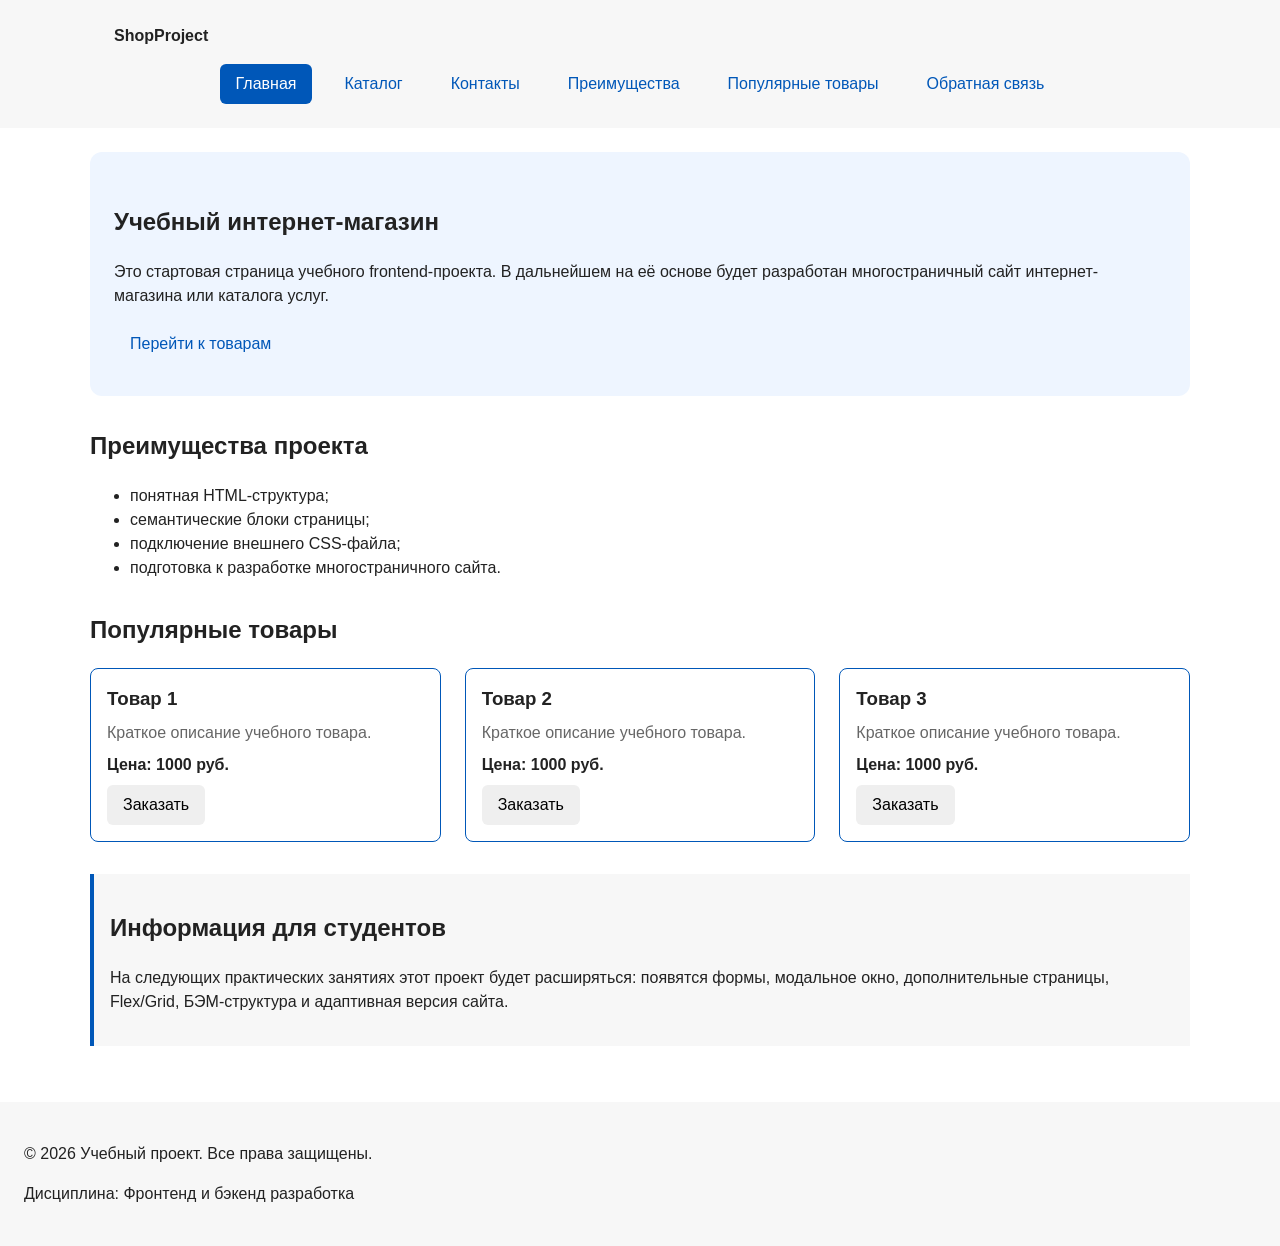
==== commit 8dfebf8a: "fix" ====
--- a/index.html
+++ b/index.html
@@ -19,7 +19,7 @@
       <nav class="site-nav" aria-label="Основная навигация">
         <ul class="site-nav__list">
           <li class="site-nav__item">
-            <a class="site-nav__link" href="index.html">Главная</a>
+            <a class="site-nav__link site-nav__link--active" href="index.html">Главная</a>
           </li>
           <li class="site-nav__item">
             <a class="site-nav__link" href="catalog.html">Каталог</a>
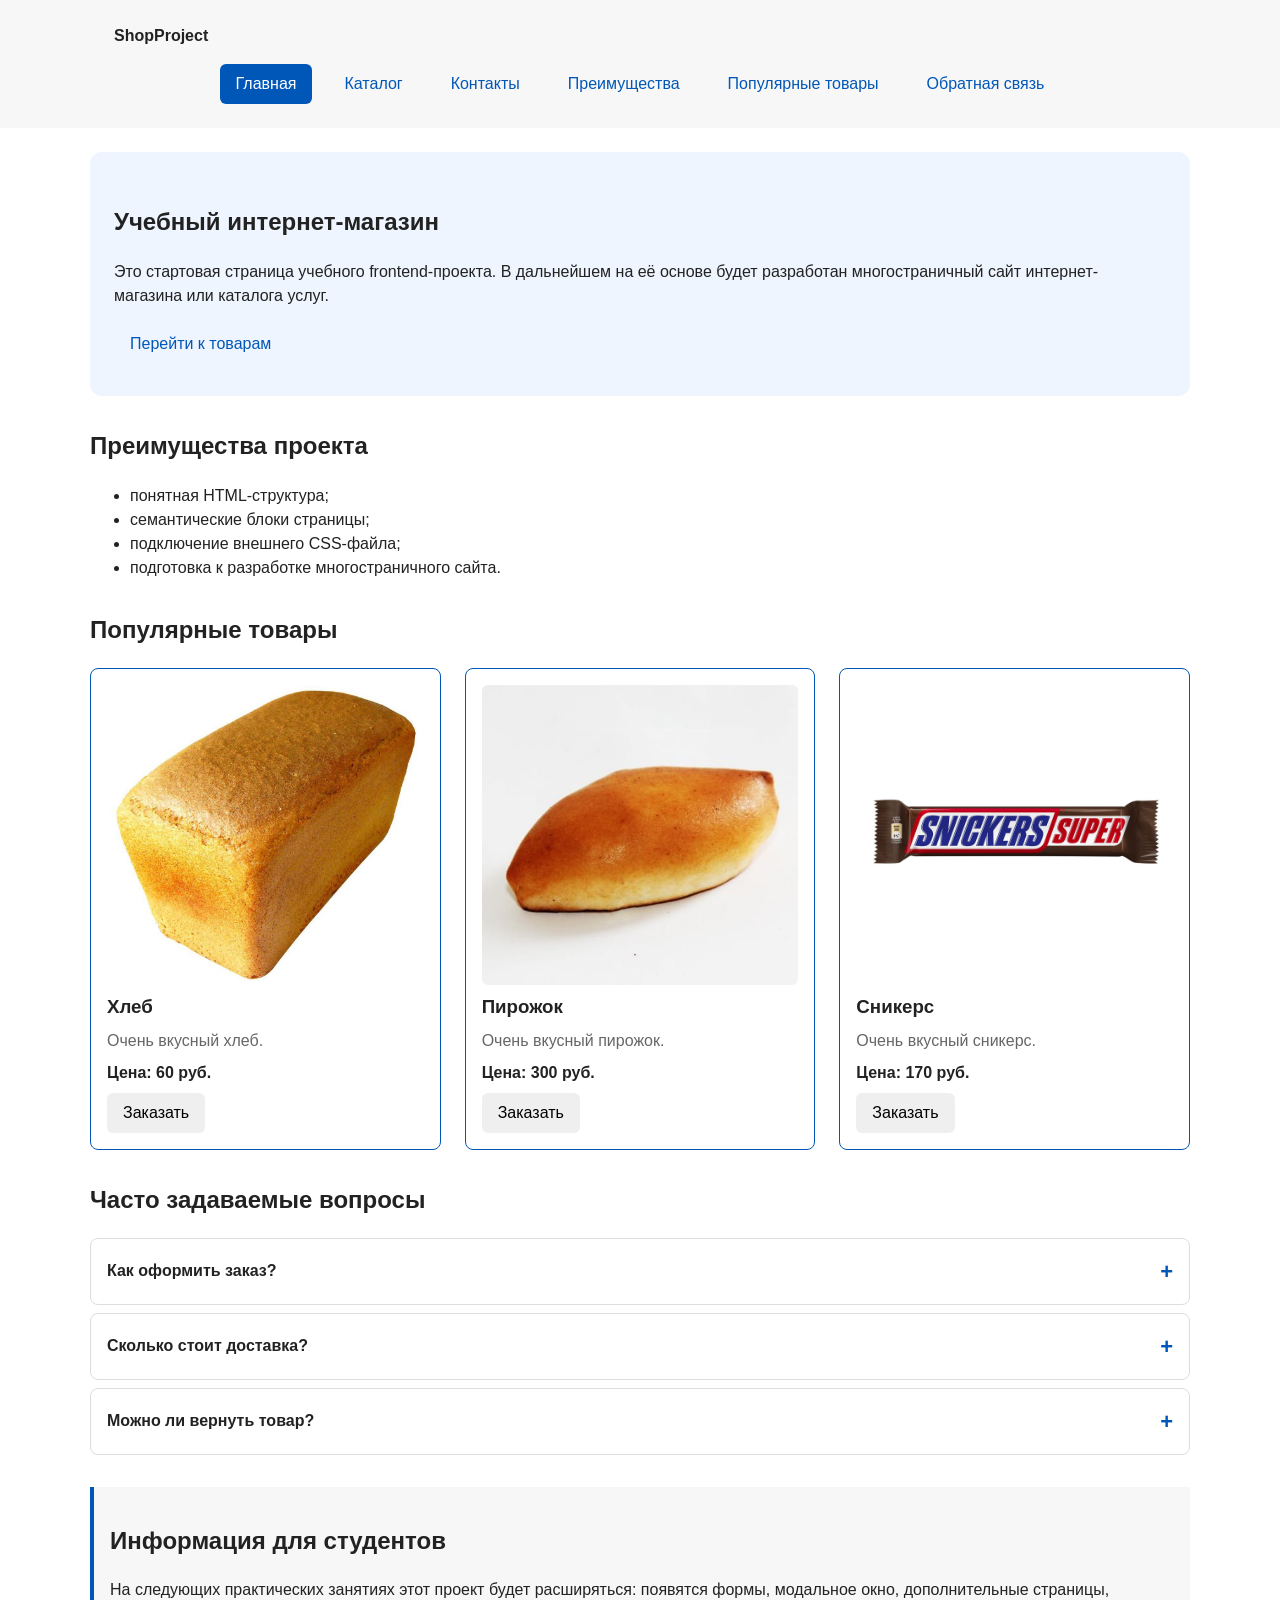
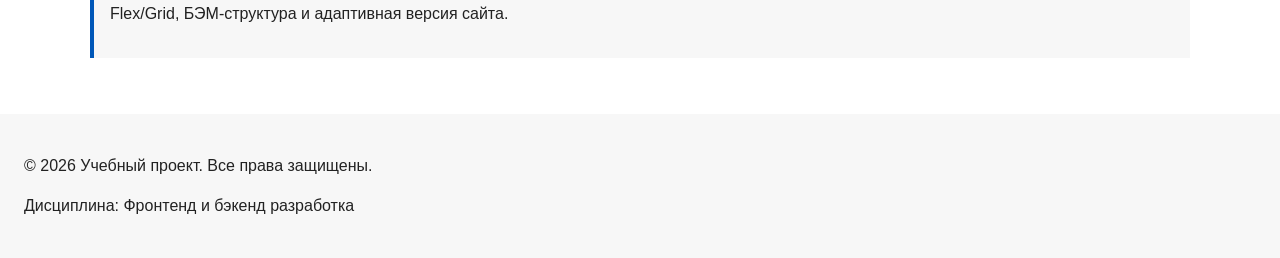
==== commit 5de12c59: "fix: prepare HTML CSS project for submission" ====
--- a/index.html
+++ b/index.html
@@ -5,11 +5,11 @@
   <meta name="viewport" content="width=device-width, initial-scale=1.0">
   <title>Учебный интернет-магазин</title>
   <link rel="stylesheet" href="css/style.css">
-  <script src="js/main.js" defer></script>
   <meta property="og:type" content="website">
   <meta property="og:title" content="Учебный интернет-магазин">
   <meta property="og:description" content="Учебный frontend-проект интернет-магазина.">
   <meta property="og:image" content="https://Tyrex422.github.io/kr1-html-css-shop/images/preview.jpg">
+  <script src="js/main.js" defer></script>
 </head>
 <body>
   <header class="site-header">
@@ -74,9 +74,15 @@
 
       <div class="products-grid">
         <article class="product-card product-card--featured">
-          <h3 class="product-card__title">Товар 1</h3>
-          <p class="product-card__description">Краткое описание учебного товара.</p>
-          <p class="product-card__price">Цена: 1000 руб.</p>
+        <img
+          class="product-card__image"
+          src="images/product-1.jpg"
+          alt="Товар 1 — Хлеб"
+          loading="lazy"
+        >
+          <h3 class="product-card__title">Хлеб</h3>
+          <p class="product-card__description">Очень вкусный хлеб.</p>
+          <p class="product-card__price">Цена: 60 руб.</p>
           <button
             class="button product-card__button"
             type="button"
@@ -87,9 +93,15 @@
         </article>
 
         <article class="product-card product-card--featured">
-          <h3 class="product-card__title">Товар 2</h3>
-          <p class="product-card__description">Краткое описание учебного товара.</p>
-          <p class="product-card__price">Цена: 1000 руб.</p>
+        <img
+          class="product-card__image"
+          src="images/product-2.jpg"
+          alt="Товар 2 — Пирожок"
+          loading="lazy"
+        >
+          <h3 class="product-card__title">Пирожок</h3>
+          <p class="product-card__description">Очень вкусный пирожок.</p>
+          <p class="product-card__price">Цена: 300 руб.</p>
           <button
             class="button product-card__button"
             type="button"
@@ -100,9 +112,15 @@
         </article>
 
         <article class="product-card product-card--featured">
-          <h3 class="product-card__title">Товар 3</h3>
-          <p class="product-card__description">Краткое описание учебного товара.</p>
-          <p class="product-card__price">Цена: 1000 руб.</p>
+        <img
+          class="product-card__image"
+          src="images/product-3.jpg"
+          alt="Товар 3 — Cникерс"
+          loading="lazy"
+        >
+          <h3 class="product-card__title">Сникерс</h3>
+          <p class="product-card__description">Очень вкусный cникерс.</p>
+          <p class="product-card__price">Цена: 170 руб.</p>
           <button
             class="button product-card__button"
             type="button"
@@ -113,7 +131,32 @@
         </article>
       </div>
     </section>
-
+    <section class="faq section" id="faq">
+      <h2 class="faq__title">Часто задаваемые вопросы</h2>
+
+      <div class="faq__list">
+        <details class="faq__item">
+          <summary class="faq__question">Как оформить заказ?</summary>
+          <p class="faq__answer">
+            Перейдите в каталог товаров и найдите нужную позицию. На карточке товара нажмите кнопку «Заказать» — откроется модальное окно с формой. Заполните поля: имя, e-mail, телефон, тему заявки и при необходимости комментарий. После отправки формы мы свяжемся с вами для подтверждения заказа.
+          </p>
+        </details>
+
+        <details class="faq__item">
+          <summary class="faq__question">Сколько стоит доставка?</summary>
+          <p class="faq__answer">
+            Доставка по городу — бесплатно при заказе от 3000 руб.
+          </p>
+        </details>
+
+        <details class="faq__item">
+          <summary class="faq__question">Можно ли вернуть товар?</summary>
+          <p class="faq__answer">
+            Да, в течение 14 дней при сохранении упаковки.
+          </p>
+        </details>
+      </div>
+    </section>
     <aside class="aside-info">
       <h2>Информация для студентов</h2>
       <p>
@@ -130,7 +173,21 @@
   </footer>
 
   <dialog class="order-dialog" id="order-dialog" aria-labelledby="order-dialog-title">
-    <h2 id="order-dialog-title">Оформление заявки</h2>
+    <div class="order-dialog__header">
+      <h2 class="order-dialog__title" id="order-dialog-title">Оформление заявки</h2>
+      <button
+        class="order-dialog__close"
+        type="button"
+        id="close-order-dialog-icon"
+        aria-label="Закрыть окно"
+      >
+        ×
+      </button>
+    </div>
+
+    <p class="order-dialog__product" id="order-dialog-product" hidden>
+      Товар: <strong id="order-dialog-product-name"></strong>
+    </p>
 
     <form class="order-form" id="order-form" action="#" method="post" novalidate>
       <input id="selected-product" name="selected-product" type="hidden">
@@ -146,7 +203,9 @@
           minlength="2"
           autocomplete="given-name"
           required
-        >
+          aria-describedby="order-name-error"
+        >
+        <p class="order-form__error" id="order-name-error" hidden></p>
       </div>
 
       <div class="order-form__field">
@@ -159,7 +218,9 @@
           placeholder="example@mail.ru"
           autocomplete="email"
           required
-        >
+          aria-describedby="order-email-error"
+        >
+        <p class="order-form__error" id="order-email-error" hidden></p>
       </div>
 
       <div class="order-form__field">
@@ -172,29 +233,30 @@
           inputmode="tel"
           placeholder="+7 (900) 000-00-00"
           pattern="^\+7 \(\d{3}\) \d{3}-\d{2}-\d{2}$"
+          autocomplete="tel"
           required
-        >
-        <small class="order-form__hint">Формат: +7 (900) 000-00-00</small>
-      </div>
-
-      <div class="order-form__field">
-        <label class="order-form__label" for="order-date">Дата связи</label>
-        <input
-          class="order-form__input"
-          id="order-date"
-          name="date"
-          type="date"
-        >
-      </div>
-
-      <div class="order-form__field">
-        <label class="order-form__label" for="order-topic">Тема заявки</label>
-        <select class="order-form__select" id="order-topic" name="topic" required>
-          <option value="">Выберите тему</option>
-          <option value="product">Заказ товара</option>
-          <option value="consultation">Консультация</option>
-          <option value="delivery">Доставка</option>
-        </select>
+          aria-describedby="order-phone-hint order-phone-error"
+        >
+        <small class="order-form__hint" id="order-phone-hint">Формат: +7 (900) 000-00-00</small>
+        <p class="order-form__error" id="order-phone-error" hidden></p>
+      </div>
+
+      <div class="order-form__row">
+        <div class="order-form__field">
+          <label class="order-form__label" for="order-date">Дата связи</label>
+          <input class="order-form__input" id="order-date" name="date" type="date">
+        </div>
+
+        <div class="order-form__field">
+          <label class="order-form__label" for="order-topic">Тема заявки</label>
+          <select class="order-form__select" id="order-topic" name="topic" required aria-describedby="order-topic-error">
+            <option value="">Выберите тему</option>
+            <option value="product">Заказ товара</option>
+            <option value="consultation">Консультация</option>
+            <option value="delivery">Доставка</option>
+          </select>
+          <p class="order-form__error" id="order-topic-error" hidden></p>
+        </div>
       </div>
 
       <div class="order-form__field">
@@ -203,27 +265,32 @@
           class="order-form__textarea"
           id="order-comment"
           name="comment"
-          rows="4"
-          placeholder="Укажите дополнительную информацию"
+          rows="3"
+          placeholder="Количество, размер или пожелания (необязательно)"
         ></textarea>
       </div>
 
       <div class="order-form__field order-form__field--checkbox">
-        <label class="order-form__label">
+        <label class="order-form__checkbox-label">
           <input
             class="order-form__checkbox"
             id="order-agreement"
             name="agreement"
             type="checkbox"
             required
+            aria-describedby="order-agreement-error"
           >
-          Я согласен на обработку данных
+          <span>
+            Я согласен на обработку персональных данных
+            и принимаю <a href="#" class="order-form__link">политику конфиденциальности</a>
+          </span>
         </label>
+        <p class="order-form__error" id="order-agreement-error" hidden></p>
       </div>
 
       <div class="order-form__actions">
         <button class="button button--secondary" type="button" id="close-order-dialog">
-          Закрыть
+          Отмена
         </button>
         <button class="button button--primary" type="submit">
           Отправить заявку
@@ -235,5 +302,14 @@
   <p class="success-message" id="success-message" hidden>
     Форма успешно отправлена!
   </p>
+  <button
+    class="scroll-top"
+    type="button"
+    aria-label="Наверх"
+    title="Наверх"
+    hidden
+  >
+    <span class="scroll-top__icon" aria-hidden="true">/\</span>
+  </button>
 </body>
 </html>
--- a/css/style.css
+++ b/css/style.css
@@ -225,6 +225,19 @@
   align-self: flex-start;
 }
 
+.product-card__image {
+  display: block;
+  width: 100%;
+  height: 300px;         
+  object-fit: cover;     
+  border-radius: var(--radius-sm);
+  background-color: var(--color-surface);
+}
+
+.product-card--catalog .product-card__image {
+  height: 220px;
+}
+
 .filters-form {
   display: grid;
   gap: var(--space-md);
@@ -276,6 +289,78 @@
 .breadcrumbs__current::before {
   content: " / ";
   color: var(--color-muted);
+}
+
+/* ===============================
+   Блок FAQ
+   =============================== */
+
+.faq {
+  max-width: var(--container-width);
+  margin: 0 auto var(--space-xl);
+}
+
+.faq__title {
+  margin-top: 0;
+}
+
+.faq__list {
+  display: grid;
+  gap: var(--space-sm);
+}
+
+.faq__item {
+  border: 1px solid var(--color-border);
+  border-radius: var(--radius-md);
+  background-color: var(--color-bg);
+}
+
+/* Вопрос */
+.faq__question {
+  display: flex;
+  justify-content: space-between;
+  align-items: center;
+  gap: var(--space-md);
+  padding: var(--space-md);
+  font-weight: 700;
+  cursor: pointer;
+  list-style: none; /* убираем стандартный маркер */
+}
+
+/* Убираем стандартный треугольник в WebKit */
+.faq__question::-webkit-details-marker {
+  display: none;
+}
+
+/* Своя стрелка */
+.faq__question::after {
+  content: "+";
+  font-size: 22px;
+  color: var(--color-primary);
+  transition: transform 0.2s ease;
+}
+
+/* Поворот при открытии */
+.faq__item[open] .faq__question::after {
+  content: "−";
+}
+
+/* Ответ */
+.faq__answer {
+  margin: 0;
+  padding: 0 var(--space-md) var(--space-md);
+  color: var(--color-muted);
+}
+
+/* Состояния */
+.faq__question:hover {
+  color: var(--color-primary);
+}
+
+.faq__question:focus-visible {
+  outline: 2px solid var(--color-primary);
+  outline-offset: 2px;
+  border-radius: var(--radius-sm);
 }
 
 /* ===============================
@@ -333,18 +418,142 @@
 }
 
 /* ===============================
-   6. Модальное окно заказа
+   Кнопка «Наверх»
+   =============================== */
+
+.scroll-top {
+  position: fixed;
+  right: var(--space-lg);
+  bottom: var(--space-lg);
+  z-index: 900; /* ниже шапки (1000), но выше контента */
+
+  display: flex;
+  align-items: center;
+  justify-content: center;
+  width: 48px;
+  height: 48px;
+  padding: 0;
+
+  border: none;
+  border-radius: 50%;
+  background-color: var(--color-primary);
+  color: var(--color-white);
+  font-size: 22px;
+  line-height: 1;
+  cursor: pointer;
+
+  box-shadow: 0 4px 12px rgba(0, 0, 0, 0.2);
+  transition: background-color 0.2s ease, transform 0.2s ease, opacity 0.2s ease;
+}
+
+.scroll-top:hover {
+  background-color: var(--color-primary-dark);
+  transform: translateY(-2px);
+}
+
+.scroll-top:focus-visible {
+  outline: 2px solid var(--color-primary);
+  outline-offset: 3px;
+}
+
+.scroll-top:active {
+  transform: translateY(0);
+}
+
+
+.scroll-top[hidden] {
+  display: none;
+}
+
+/* ===============================
+   Модальное окно заказа (улучшенное)
    =============================== */
 
 .order-dialog {
-  width: min(100% - 32px, 560px);
-  padding: var(--space-lg);
+  width: min(100% - 32px, 600px);
+  max-height: calc(100vh - 48px);
+  padding: 0;
   border: none;
   border-radius: var(--radius-lg);
+  box-shadow: 0 20px 60px rgba(0, 0, 0, 0.3);
+  overflow: hidden; /* скругления работают и для шапки */
 }
 
 .order-dialog::backdrop {
   background-color: rgba(0, 0, 0, 0.5);
+  backdrop-filter: blur(2px);
+}
+
+/* Анимация появления */
+.order-dialog[open] {
+  animation: dialog-in 0.2s ease-out;
+}
+
+@keyframes dialog-in {
+  from { opacity: 0; transform: translateY(-8px) scale(0.98); }
+  to   { opacity: 1; transform: translateY(0) scale(1); }
+}
+
+/* Шапка */
+.order-dialog__header {
+  display: flex;
+  align-items: center;
+  justify-content: space-between;
+  gap: var(--space-md);
+  padding: var(--space-lg) var(--space-lg) var(--space-md);
+  border-bottom: 1px solid var(--color-border);
+}
+
+.order-dialog__title {
+  margin: 0;
+  font-size: 20px;
+}
+
+.order-dialog__close {
+  display: flex;
+  align-items: center;
+  justify-content: center;
+  width: 36px;
+  height: 36px;
+  padding: 0;
+  border: none;
+  border-radius: 50%;
+  background-color: transparent;
+  color: var(--color-muted);
+  font-size: 24px;
+  line-height: 1;
+  cursor: pointer;
+  transition: background-color 0.15s ease, color 0.15s ease;
+}
+
+.order-dialog__close:hover {
+  background-color: var(--color-surface);
+  color: var(--color-text);
+}
+
+.order-dialog__close:focus-visible {
+  outline: 2px solid var(--color-primary);
+  outline-offset: 2px;
+}
+
+/* Строка с товаром */
+.order-dialog__product {
+  margin: 0;
+  padding: var(--space-sm) var(--space-lg);
+  background-color: var(--color-surface-accent);
+  font-size: 14px;
+  color: var(--color-muted);
+}
+
+.order-dialog__product strong {
+  color: var(--color-text);
+}
+
+/* Форма — прокручиваемая область */
+.order-form {
+  padding: var(--space-lg);
+  max-height: calc(100vh - 160px);
+  overflow-y: auto;
 }
 
 .order-form__field {
@@ -354,6 +563,8 @@
 .order-form__label {
   display: block;
   margin-bottom: var(--space-xs);
+  font-weight: 600;
+  font-size: 14px;
 }
 
 .order-form__input,
@@ -364,6 +575,7 @@
   border: 1px solid var(--color-border);
   border-radius: var(--radius-sm);
   font: inherit;
+  transition: border-color 0.15s ease, box-shadow 0.15s ease;
 }
 
 .order-form__input:hover,
@@ -375,20 +587,74 @@
 .order-form__input:focus-visible,
 .order-form__select:focus-visible,
 .order-form__textarea:focus-visible {
-  outline: 2px solid var(--color-primary);
-  outline-offset: 3px;
-}
-
+  outline: none;
+  border-color: var(--color-primary);
+  box-shadow: 0 0 0 3px rgba(0, 87, 184, 0.15);
+}
+
+/* Поле с ошибкой */
+.order-form__input[aria-invalid="true"],
+.order-form__select[aria-invalid="true"],
+.order-form__textarea[aria-invalid="true"] {
+  border-color: var(--color-danger);
+}
+
+.order-form__input[aria-invalid="true"]:focus-visible,
+.order-form__select[aria-invalid="true"]:focus-visible,
+.order-form__textarea[aria-invalid="true"]:focus-visible {
+  box-shadow: 0 0 0 3px rgba(176, 0, 32, 0.15);
+}
+
+/* Текст ошибки */
+.order-form__error {
+  margin: var(--space-xs) 0 0;
+  font-size: 13px;
+  color: var(--color-danger);
+}
+
+.order-form__hint {
+  display: block;
+  margin-top: var(--space-xs);
+  font-size: 13px;
+  color: var(--color-muted);
+}
+
+/* Два поля в ряд */
+.order-form__row {
+  display: grid;
+  grid-template-columns: 1fr 1fr;
+  gap: var(--space-md);
+}
+
+/* Чекбокс */
+.order-form__field--checkbox {
+  margin-top: var(--space-sm);
+}
+
+.order-form__checkbox-label {
+  display: flex;
+  align-items: flex-start;
+  gap: var(--space-sm);
+  font-size: 14px;
+  cursor: pointer;
+}
+
+.order-form__checkbox {
+  margin-top: 3px;
+  flex-shrink: 0;
+}
+
+.order-form__link {
+  color: var(--color-primary);
+}
+
+/* Кнопки */
 .order-form__actions {
   display: flex;
+  justify-content: flex-end;
   gap: var(--space-md);
   margin-top: var(--space-lg);
-}
-
-.success-message {
-  max-width: var(--container-width);
-  margin: var(--space-lg) auto;
-  padding: var(--space-md);
-  border-left: 4px solid var(--color-success);
-  background-color: var(--color-success-bg);
-}+  padding-top: var(--space-md);
+  border-top: 1px solid var(--color-border);
+}
+
